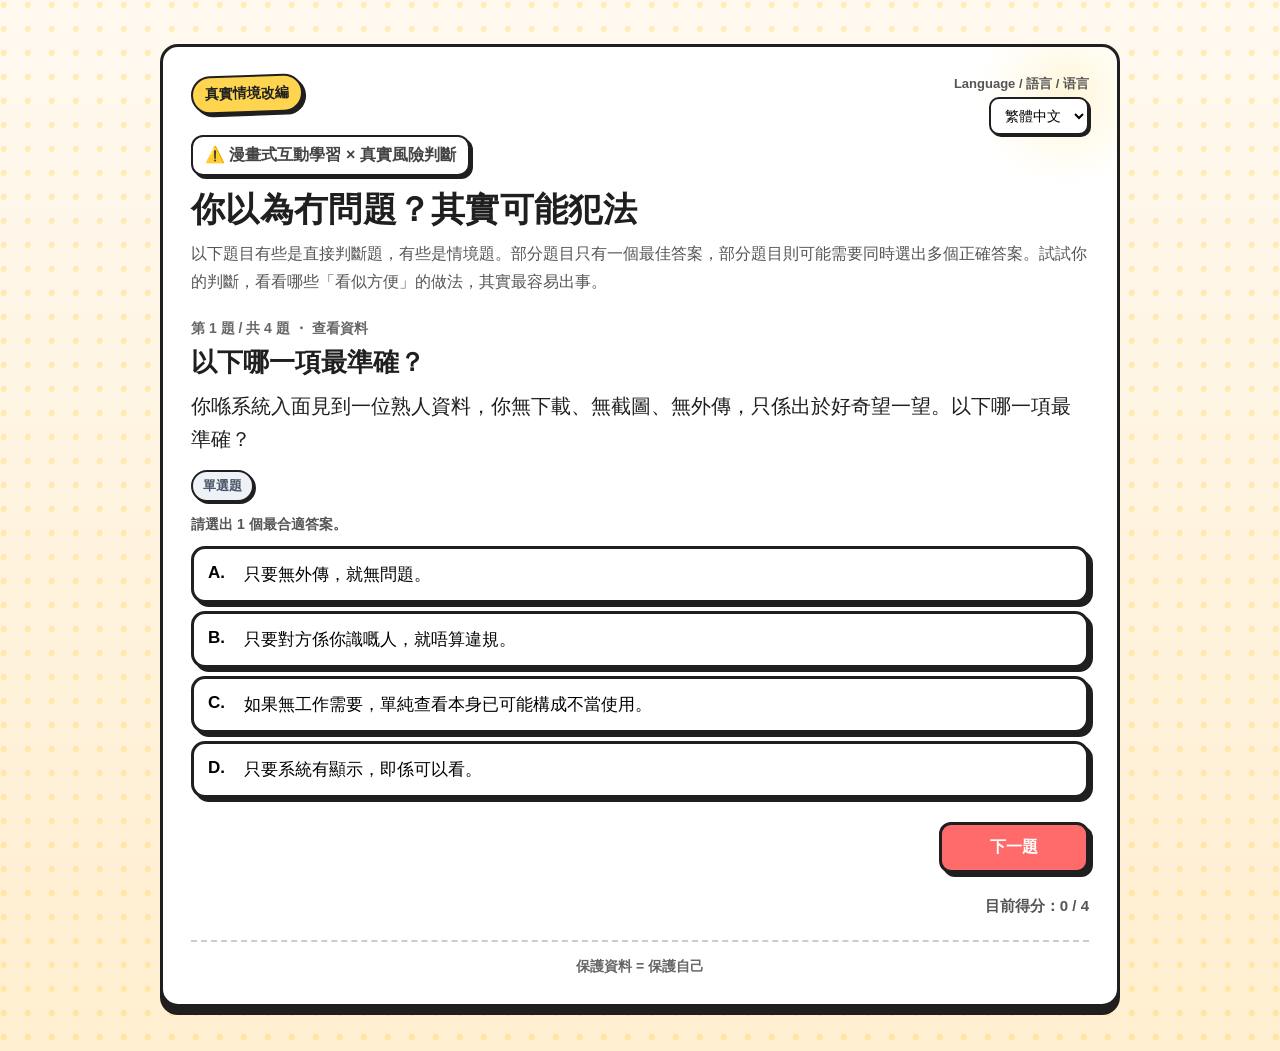
==== index.html @ 6fc901a0 "Update index.html fix: too many flash" ====
<!DOCTYPE html>
<html lang="zh-HK">
<head>
  <meta charset="UTF-8">
  <meta name="viewport" content="width=device-width, initial-scale=1.0">
  <title>Quiz</title>
  <style>
    :root {
      --ink: #1f1f1f;
      --bg1: #fff9f0;
      --bg2: #ffeecf;
      --card: #ffffff;
      --yellow: #ffd54f;
      --red: #ff6b6b;
      --blue: #5da9ff;
      --green: #60d394;
      --purple: #9a7cff;
      --grey: #eef2f7;
      --shadow: 0 8px 0 #1f1f1f;
      --radius: 18px;
    }

    * {
      box-sizing: border-box;
    }

    body {
      font-family: Arial, sans-serif;
      background:
        radial-gradient(circle at 15% 20%, rgba(255, 213, 79, 0.35) 0, rgba(255, 213, 79, 0.35) 3px, transparent 3px) 0 0 / 24px 24px,
        linear-gradient(180deg, var(--bg1), var(--bg2));
      margin: 0;
      padding: 20px;
      color: var(--ink);
    }

    .card {
      background: var(--card);
      padding: 28px;
      border-radius: var(--radius);
      max-width: 960px;
      margin: 24px auto;
      border: 3px solid var(--ink);
      box-shadow: var(--shadow);
      position: relative;
      overflow: hidden;
      transition: 0.2s ease;
    }

    .card::after {
      content: "";
      position: absolute;
      right: -40px;
      top: -40px;
      width: 180px;
      height: 180px;
      background: radial-gradient(circle, rgba(255, 213, 79, 0.22) 0%, rgba(255, 213, 79, 0.07) 45%, rgba(255,255,255,0) 70%);
      pointer-events: none;
    }

    .topbar {
      display: flex;
      justify-content: space-between;
      align-items: flex-start;
      gap: 12px;
      flex-wrap: wrap;
    }

    .badge {
      display: inline-block;
      background: var(--yellow);
      color: var(--ink);
      font-size: 14px;
      padding: 8px 12px;
      border-radius: 999px;
      margin-bottom: 12px;
      font-weight: bold;
      border: 2px solid var(--ink);
      box-shadow: 3px 3px 0 var(--ink);
      transform: rotate(-2deg);
    }

    .lang-box {
      text-align: right;
      position: relative;
      z-index: 2;
    }

    .lang-label {
      font-size: 13px;
      color: #555;
      margin-bottom: 4px;
      font-weight: bold;
    }

    select {
      padding: 8px 10px;
      border-radius: 10px;
      border: 2px solid var(--ink);
      font-size: 14px;
      background: white;
      box-shadow: 2px 2px 0 var(--ink);
    }

    .hero-subtitle {
      display: inline-block;
      background: #fff;
      border: 2px solid var(--ink);
      border-radius: 12px;
      padding: 8px 12px;
      box-shadow: 3px 3px 0 var(--ink);
      margin-bottom: 14px;
      font-weight: bold;
      color: #444;
    }

    h1 {
      margin: 0 0 12px 0;
      font-size: 34px;
      line-height: 1.12;
      letter-spacing: 0.3px;
      position: relative;
      z-index: 2;
    }

    .intro {
      font-size: 16px;
      line-height: 1.75;
      color: #555;
      margin-bottom: 24px;
      position: relative;
      z-index: 2;
    }

    .meta {
      font-size: 14px;
      color: #666;
      margin-bottom: 8px;
      font-weight: bold;
    }

    .question-title {
      font-size: 26px;
      margin: 0 0 10px 0;
      line-height: 1.3;
    }

    .scenario {
      font-size: 20px;
      line-height: 1.65;
      margin-bottom: 14px;
    }

    .story-card {
      display: none;
      background: #f9fbff;
      border: 3px solid var(--ink);
      border-radius: 16px;
      padding: 18px;
      margin-bottom: 18px;
      box-shadow: 5px 5px 0 var(--ink);
      position: relative;
    }

    .story-label {
      display: inline-block;
      font-size: 13px;
      padding: 5px 10px;
      border-radius: 999px;
      background: var(--blue);
      color: #fff;
      margin-bottom: 10px;
      font-weight: bold;
      border: 2px solid var(--ink);
      box-shadow: 2px 2px 0 var(--ink);
    }

    .story-title {
      font-size: 22px;
      font-weight: bold;
      margin-bottom: 14px;
    }

    .dialogue-wrap {
      display: flex;
      align-items: flex-start;
      gap: 10px;
      margin-bottom: 12px;
      opacity: 0;
      animation: bubbleIn 0.35s ease forwards;
    }

    .dialogue-wrap.right {
      flex-direction: row-reverse;
    }

    .avatar {
      width: 44px;
      height: 44px;
      min-width: 44px;
      border-radius: 50%;
      border: 3px solid var(--ink);
      background: #fff;
      display: flex;
      align-items: center;
      justify-content: center;
      font-size: 24px;
      box-shadow: 3px 3px 0 var(--ink);
    }

    .bubble {
      max-width: calc(100% - 60px);
      background: #fff;
      border: 3px solid var(--ink);
      border-radius: 16px;
      padding: 10px 12px;
      box-shadow: 3px 3px 0 var(--ink);
      position: relative;
    }

    .dialogue-wrap.left .bubble::before {
      content: "";
      position: absolute;
      left: -10px;
      top: 14px;
      width: 14px;
      height: 14px;
      background: #fff;
      border-left: 3px solid var(--ink);
      border-bottom: 3px solid var(--ink);
      transform: rotate(45deg);
    }

    .dialogue-wrap.right .bubble::before {
      content: "";
      position: absolute;
      right: -10px;
      top: 14px;
      width: 14px;
      height: 14px;
      background: #fff;
      border-right: 3px solid var(--ink);
      border-top: 3px solid var(--ink);
      transform: rotate(45deg);
    }

    .speaker {
      font-size: 13px;
      font-weight: bold;
      margin-bottom: 6px;
      color: #4b5563;
    }

    .bubble-text {
      line-height: 1.75;
      color: #333;
    }

    .question-type {
      display: inline-block;
      font-size: 13px;
      padding: 5px 10px;
      border-radius: 999px;
      background: var(--grey);
      color: #4a5568;
      margin-bottom: 14px;
      border: 2px solid var(--ink);
      box-shadow: 2px 2px 0 var(--ink);
      font-weight: bold;
    }

    .question-hint {
      font-size: 14px;
      color: #555;
      margin-bottom: 12px;
      font-weight: bold;
    }

    .content-anim {
      animation: slideFadeIn 0.35s ease;
    }

    .option-btn {
      width: 100%;
      padding: 14px;
      margin: 8px 0;
      border-radius: 14px;
      border: 3px solid var(--ink);
      background: #fff;
      cursor: pointer;
      font-size: 17px;
      transition: transform 0.18s ease, box-shadow 0.18s ease, background 0.18s ease;
      text-align: left;
      display: flex;
      align-items: flex-start;
      gap: 10px;
      box-shadow: 4px 4px 0 var(--ink);
    }

    .option-btn:hover {
      transform: translate(-1px, -1px);
      box-shadow: 5px 5px 0 var(--ink);
      background: #fffdf8;
    }

    .option-btn:disabled {
      cursor: default;
      opacity: 0.98;
    }

    .option-letter {
      font-weight: bold;
      min-width: 26px;
    }

    .option-selected {
      border-color: #005fcc;
      background: #edf5ff;
      animation: selectedPulse 0.22s ease;
    }

    .option-correct {
      border-color: #0b7a2c;
      background: #dff7e6;
    }

    .option-wrong {
      border-color: #b42318;
      background: #ffe3e0;
    }

    .answer-action {
      margin-top: 14px;
      margin-bottom: 8px;
    }

    .action-btn {
      padding: 12px 18px;
      border-radius: 12px;
      border: 3px solid var(--ink);
      cursor: pointer;
      font-size: 15px;
      background: var(--blue);
      color: white;
      box-shadow: 4px 4px 0 var(--ink);
      font-weight: bold;
      transition: transform 0.18s ease;
    }

    .action-btn:hover {
      transform: translate(-1px, -1px);
    }

    .action-btn:disabled {
      background: #9bbfe3;
      cursor: not-allowed;
    }

    .result {
      margin-top: 22px;
      padding: 16px;
      border-radius: 14px;
      line-height: 1.85;
      font-size: 16px;
      display: none;
      border: 3px solid var(--ink);
      box-shadow: 4px 4px 0 var(--ink);
    }

    .correct {
      background: #dff7e6;
      color: #135626;
      display: block;
    }

    .wrong {
      background: #ffe3e0;
      color: #7a1e18;
      display: block;
    }

    .info {
      background: #eef6ff;
      color: #163b63;
      display: block;
    }

    .result-pop {
      animation: popIn 0.30s ease;
    }

    .result-shake {
      animation: shakeX 0.32s ease;
    }

    .final-enter {
      animation: finalEnter 0.45s ease;
    }

    .reminder {
      margin-top: 8px;
      font-weight: bold;
    }

    /* 強化版榮耀 Badge */
    .level-badge {
      display: inline-flex;
      align-items: center;
      gap: 10px;
      margin-top: 10px;
      margin-bottom: 16px;
      padding: 14px 20px;
      font-weight: 900;
      font-size: 20px;
      line-height: 1.2;
      border-radius: 999px;
      border: 4px solid var(--ink);
      background:
        linear-gradient(135deg, #fffef8 0%, #ffe7a8 35%, #ffd54f 100%);
      color: var(--ink);
      box-shadow:
        0 0 0 4px #fff,
        0 0 0 8px var(--ink),
        0 10px 0 var(--ink),
        0 0 24px rgba(255, 213, 79, 0.35);
      text-shadow: 1px 1px 0 rgba(255,255,255,0.7);
      animation: badgeRise 0.45s ease;
    }

    .level-badge .level-icon {
      font-size: 26px;
      line-height: 1;
    }

    .level-badge .level-text {
      display: inline-block;
    }

    .share-box {
      margin-top: 18px;
      background: #fff;
      border: 3px dashed var(--ink);
      border-radius: 14px;
      padding: 14px;
    }

    .share-title {
      font-weight: bold;
      margin-bottom: 8px;
      font-size: 16px;
    }

    .share-text {
      color: #444;
      line-height: 1.7;
      margin-bottom: 10px;
    }

    .share-actions {
      display: flex;
      flex-wrap: wrap;
      gap: 10px;
      margin-top: 10px;
    }

    .share-btn {
      padding: 10px 14px;
      border-radius: 12px;
      border: 3px solid var(--ink);
      background: #fff;
      cursor: pointer;
      font-weight: bold;
      box-shadow: 3px 3px 0 var(--ink);
      transition: transform 0.18s ease;
    }

    .share-btn:hover {
      transform: translate(-1px, -1px);
    }

    .copy-msg {
      margin-top: 10px;
      font-size: 14px;
      font-weight: bold;
      color: #00703c;
      display: none;
    }

    .copy-msg.show {
      display: block;
      animation: fadePop 0.3s ease;
    }

    .controls {
      display: flex;
      justify-content: flex-end;
      gap: 10px;
      margin-top: 24px;
      flex-wrap: wrap;
    }

    .nav-btn {
      min-width: 150px;
      padding: 12px;
      border-radius: 12px;
      border: 3px solid var(--ink);
      cursor: pointer;
      font-size: 16px;
      font-weight: bold;
      box-shadow: 4px 4px 0 var(--ink);
      transition: transform 0.18s ease;
    }

    .nav-btn.primary {
      background: var(--red);
      color: white;
    }

    .nav-btn.primary:hover {
      transform: translate(-1px, -1px);
    }

    .nav-btn.cta-glow {
      animation: ctaPulse 1.2s infinite;
    }

    .summary {
      margin-top: 24px;
      font-size: 15px;
      color: #555;
      text-align: right;
      font-weight: bold;
    }

    .footer-note {
      margin-top: 24px;
      font-size: 14px;
      color: #666;
      text-align: center;
      border-top: 2px dashed #ccc;
      padding-top: 16px;
      font-weight: bold;
    }

    /* 完成頁模式 */
    .card.final-mode .topbar,
    .card.final-mode .hero-subtitle,
    .card.final-mode .intro,
    .card.final-mode .meta,
    .card.final-mode .story-card,
    .card.final-mode .question-type,
    .card.final-mode .question-hint,
    .card.final-mode #answers,
    .card.final-mode #answerAction,
    .card.final-mode #result,
    .card.final-mode .summary {
      display: none !important;
    }

    .card.final-mode #question {
      display: none !important;
    }

    .card.final-mode .question-title {
      margin-top: 4px;
      margin-bottom: 12px;
      font-size: 28px;
      animation: slideFadeIn 0.28s ease;
    }

    .card.final-mode #finalResult {
      display: block !important;
      margin-top: 8px;
      max-width: 780px;
      margin-left: auto;
      margin-right: auto;
    }

    .card.final-mode .controls {
      justify-content: center;
      margin-top: 18px;
    }

    .card.final-mode .nav-btn {
      min-width: 180px;
    }

    @keyframes slideFadeIn {
      from {
        opacity: 0;
        transform: translateX(14px);
      }
      to {
        opacity: 1;
        transform: translateX(0);
      }
    }

    @keyframes popIn {
      0% {
        transform: scale(0.96);
        opacity: 0.7;
      }
      70% {
        transform: scale(1.03);
        opacity: 1;
      }
      100% {
        transform: scale(1);
      }
    }

    @keyframes shakeX {
      0%, 100% { transform: translateX(0); }
      20% { transform: translateX(-4px); }
      40% { transform: translateX(4px); }
      60% { transform: translateX(-3px); }
      80% { transform: translateX(3px); }
    }

    @keyframes finalEnter {
      from {
        opacity: 0;
        transform: translateY(18px);
      }
      to {
        opacity: 1;
        transform: translateY(0);
      }
    }

    @keyframes fadePop {
      from {
        opacity: 0;
        transform: translateY(6px);
      }
      to {
        opacity: 1;
        transform: translateY(0);
      }
    }

    @keyframes bubbleIn {
      from {
        opacity: 0;
        transform: translateY(10px) scale(0.98);
      }
      to {
        opacity: 1;
        transform: translateY(0) scale(1);
      }
    }

    @keyframes selectedPulse {
      0% { transform: scale(0.98); }
      70% { transform: scale(1.01); }
      100% { transform: scale(1); }
    }

    @keyframes ctaPulse {
      0% { transform: scale(1); }
      50% { transform: scale(1.03); }
      100% { transform: scale(1); }
    }

    @keyframes badgeRise {
      0% {
        opacity: 0;
        transform: scale(0.92) translateY(8px);
      }
      70% {
        opacity: 1;
        transform: scale(1.04) translateY(0);
      }
      100% {
        transform: scale(1) translateY(0);
      }
    }

    @media (max-width: 640px) {
      h1 {
        font-size: 28px;
      }

      .question-title {
        font-size: 22px;
      }

      .scenario {
        font-size: 18px;
      }

      .option-btn {
        font-size: 16px;
      }

      .lang-box {
        text-align: left;
      }

      .story-title {
        font-size: 20px;
      }

      .bubble {
        max-width: calc(100% - 54px);
      }

      .controls {
        justify-content: stretch;
      }

      .nav-btn {
        width: 100%;
      }

      .card.final-mode .nav-btn {
        width: 100%;
        min-width: 0;
      }

      .level-badge {
        font-size: 17px;
        padding: 12px 16px;
      }

      .level-badge .level-icon {
        font-size: 22px;
      }
    }
  </style>
</head>
<body>
  <div class="card" id="quizCard">
    <div class="topbar">
      <div>
        <div class="badge" id="badge"></div>
      </div>

      <div class="lang-box">
        <div class="lang-label" id="langLabel">Language / 語言 / 语言</div>
        <select id="langSelect">
          <option value="zh-HK">繁體中文</option>
          <option value="zh-CN">简体中文</option>
          <option value="en">English</option>
        </select>
      </div>
    </div>

    <div class="hero-subtitle" id="heroSubtitle"></div>
    <h1 id="siteTitle"></h1>
    <div class="intro" id="intro"></div>

    <div id="questionArea">
      <div class="meta" id="meta"></div>
      <h2 class="question-title" id="title"></h2>

      <div id="storyCard" class="story-card">
        <div class="story-label" id="storyLabel"></div>
        <div class="story-title" id="storyTitle"></div>
        <div id="storyContent"></div>
      </div>

      <div class="scenario" id="question"></div>
      <div class="question-type" id="questionType"></div>
      <div class="question-hint" id="questionHint"></div>

      <div id="answers"></div>

      <div class="answer-action" id="answerAction" style="display:none;">
        <button id="checkBtn" class="action-btn"></button>
      </div>

      <div id="result" class="result"></div>
    </div>

    <div class="controls">
      <button class="nav-btn primary" id="nextBtn"></button>
    </div>

    <div class="summary" id="summary"></div>
    <div id="finalResult" class="result"></div>

    <div class="footer-note" id="footer"></div>
  </div>

  <script>
    let quizData = null;
    let currentLang = "zh-HK";
    let current = 0;
    let answersState = {};
    let showingFinal = false;

    function getUIText(key) {
      return quizData.ui[currentLang][key];
    }

    function updateLanguageInUrl(lang) {
      const url = new URL(window.location);
      url.searchParams.set("lang", lang);
      window.history.replaceState({}, "", url);
    }

    function getQuestionState(questionId) {
      if (!answersState[questionId]) {
        answersState[questionId] = {
          selected: [],
          submitted: false
        };
      }
      return answersState[questionId];
    }

    function getCorrectIndexes(question) {
      const indexes = [];
      question.options.forEach((opt, i) => {
        if (opt.correct) indexes.push(i);
      });
      return indexes;
    }

    function arraysEqual(a, b) {
      if (a.length !== b.length) return false;
      const sortedA = [...a].sort((x, y) => x - y);
      const sortedB = [...b].sort((x, y) => x - y);
      return sortedA.every((v, i) => v === sortedB[i]);
    }

    function isAnswerCorrect(question, selectedIndexes) {
      const correctIndexes = getCorrectIndexes(question);
      return arraysEqual(selectedIndexes, correctIndexes);
    }

    function getScore() {
      if (!quizData) return 0;
      let score = 0;
      quizData.questions.forEach(q => {
        const state = answersState[q.id];
        if (state && state.submitted && isAnswerCorrect(q, state.selected)) {
          score++;
        }
      });
      return score;
    }

    function getAnsweredCount() {
      return Object.values(answersState).filter(s => s && s.submitted).length;
    }

    function allAnswered() {
      return quizData && getAnsweredCount() === quizData.questions.length;
    }

    function applyLanguageUI() {
      const ui = quizData.ui[currentLang];
      document.title = ui.siteTitle;
      document.documentElement.lang = currentLang;

      document.getElementById("badge").innerText = ui.badge;
      document.getElementById("siteTitle").innerText = ui.siteTitle;
      document.getElementById("heroSubtitle").innerText = ui.heroSubtitle;
      document.getElementById("intro").innerText = ui.intro;
      document.getElementById("nextBtn").innerText = ui.next;
      document.getElementById("footer").innerText = ui.footer;
      document.getElementById("langSelect").value = currentLang;
      document.getElementById("langLabel").innerText = ui.langLabel || "Language / 語言 / 语言";
      document.getElementById("checkBtn").innerText = ui.checkAnswer;
    }

    function updateSummary() {
      const score = getScore();
      document.getElementById("summary").innerHTML = `${getUIText("scoreLabel")}：${score} / ${quizData.questions.length}`;
    }

    function hideResult() {
      const box = document.getElementById("result");
      box.className = "result";
      box.innerHTML = "";
      box.style.display = "none";
    }

    function triggerAnimation(el, className) {
      if (!el) return;
      el.classList.remove(className);
      void el.offsetWidth;
      el.classList.add(className);
    }

    function showResult(question, selectedIndexes) {
      const resultBox = document.getElementById("result");
      const correct = isAnswerCorrect(question, selectedIndexes);

      resultBox.classList.remove("result-pop", "result-shake");

      if (correct) {
        resultBox.className = "result correct";
        resultBox.innerHTML = `
          ${getUIText("correctLabel")}<br>
          ${question.explanation[currentLang]}
          <div class="reminder">${getUIText("reminderLabel")}：${question.reminder[currentLang]}</div>
        `;
        resultBox.style.display = "block";
        triggerAnimation(resultBox, "result-pop");
      } else {
        resultBox.className = "result wrong";
        resultBox.innerHTML = `
          ${getUIText("wrongLabel")}<br>
          ${question.explanation[currentLang]}
          <div class="reminder">${getUIText("reminderLabel")}：${question.reminder[currentLang]}</div>
        `;
        resultBox.style.display = "block";
        triggerAnimation(resultBox, "result-shake");
      }
    }

    function getLevelKey() {
      const total = quizData.questions.length;
      const score = getScore();
      const ratio = score / total;
      if (score === total) return "perfect";
      if (ratio >= 0.7) return "pass70";
      return "below70";
    }

    function getEncouragementMessage() {
      return quizData.messages[getLevelKey()][currentLang];
    }

    function buildLevelBadge(levelKey) {
      const levelText = getUIText("levels")[levelKey] || "";
      const parts = levelText.trim().split(" ");
      const icon = parts[0] || "🏅";
      const text = parts.slice(1).join(" ") || levelText;

      return `
        <div class="level-badge">
          <span class="level-icon">${icon}</span>
          <span class="level-text">${getUIText("levelLabel")}：${text}</span>
        </div>
      `;
    }

    function refreshOptionSelectionUI(question, state) {
      const buttons = document.querySelectorAll("#answers .option-btn");
    
      buttons.forEach((btn, i) => {
        btn.classList.remove("option-selected");
    
        if (state.selected.includes(i)) {
          btn.classList.add("option-selected");
        }
      });
    
      if (question.type === "multiple" && !state.submitted) {
        document.getElementById("answerAction").style.display = "block";
        document.getElementById("checkBtn").disabled = state.selected.length === 0;
      }
    }
    
    function renderShareSection() {
      return `
        <div class="share-box">
          <div class="share-title">${getUIText("shareTitle")}</div>
          <div class="share-text">${getUIText("shareText")}</div>
          <div class="share-actions">
            <button class="share-btn" onclick="copyQuizLink()">${getUIText("copyLink")}</button>
          </div>
          <div class="copy-msg" id="copyMsg">${getUIText("copied")}</div>
        </div>
      `;
    }

    function showFinalResult() {
      const box = document.getElementById("finalResult");
      if (!box) return;

      document.getElementById("quizCard").classList.add("final-mode");
      window.scrollTo({ top: 0, behavior: "smooth" });

      showingFinal = true;

      document.getElementById("meta").innerHTML = "";
      document.getElementById("title").innerHTML = getUIText("resultTitle");
      document.getElementById("question").innerHTML = "";
      document.getElementById("questionType").innerHTML = "";
      document.getElementById("questionHint").innerHTML = "";
      document.getElementById("answers").innerHTML = "";
      document.getElementById("answerAction").style.display = "none";
      document.getElementById("storyCard").style.display = "none";
      hideResult();

      const total = quizData.questions.length;
      const score = getScore();
      const scorePercent = Math.round((score / total) * 100);
      const levelKey = getLevelKey();

      box.className = "result info";
      box.innerHTML = `
        <strong>${getUIText("resultTitle")}</strong><br>
        ${getUIText("scoreLabel")}：${score} / ${total} (${scorePercent}%)<br>
        ${buildLevelBadge(levelKey)}
        <div>${getEncouragementMessage()}</div>
        ${renderShareSection()}
      `;
      box.style.display = "block";
      triggerAnimation(box, "final-enter");

      document.getElementById("nextBtn").innerText = getUIText("restart");
      document.getElementById("nextBtn").classList.remove("cta-glow");
      updateSummary();
    }

    function hideFinalResult() {
      const box = document.getElementById("finalResult");
      if (!box) return;

      box.className = "result";
      box.innerHTML = "";
      box.style.display = "none";
      showingFinal = false;
    }

    function copyQuizLink() {
      const url = window.location.origin + window.location.pathname + "?lang=" + currentLang;
      navigator.clipboard.writeText(url).then(() => {
        const msg = document.getElementById("copyMsg");
        if (msg) {
          msg.classList.remove("show");
          void msg.offsetWidth;
          msg.classList.add("show");
          setTimeout(() => {
            msg.classList.remove("show");
          }, 2500);
        }
      }).catch(() => {
        alert(url);
      });
    }

    function getOptionLetter(index) {
      return ["A", "B", "C", "D", "E", "F"][index] || `${index + 1}`;
    }

    function renderPresentation(question) {
      const storyCard = document.getElementById("storyCard");
      const questionBox = document.getElementById("question");

      if (question.presentation === "scenario" && question.story && question.story[currentLang]) {
        const story = question.story[currentLang];

        document.getElementById("storyLabel").innerText =
          story.label || getUIText("scenarioLabelDefault");
        document.getElementById("storyTitle").innerText = story.title || "";

        const storyContentBox = document.getElementById("storyContent");
        storyContentBox.innerHTML = "";

        if (Array.isArray(story.dialogues)) {
          story.dialogues.forEach((item, idx) => {
            const wrap = document.createElement("div");
            wrap.className = `dialogue-wrap ${item.side === "right" ? "right" : "left"}`;
            wrap.style.animationDelay = `${idx * 0.08}s`;

            const avatar = document.createElement("div");
            avatar.className = "avatar";
            avatar.textContent = item.avatar || "🙂";

            const bubble = document.createElement("div");
            bubble.className = "bubble";

            const speaker = document.createElement("div");
            speaker.className = "speaker";
            speaker.textContent = item.speaker || "";

            const text = document.createElement("div");
            text.className = "bubble-text";
            text.textContent = item.text || "";

            bubble.appendChild(speaker);
            bubble.appendChild(text);

            wrap.appendChild(avatar);
            wrap.appendChild(bubble);

            storyContentBox.appendChild(wrap);
          });
        } else if (Array.isArray(story.content)) {
          story.content.forEach(line => {
            const div = document.createElement("div");
            div.className = "bubble-text";
            div.textContent = line;
            storyContentBox.appendChild(div);
          });
        }

        storyCard.style.display = "block";
        questionBox.innerHTML = question.question[currentLang];
      } else {
        storyCard.style.display = "none";
        questionBox.innerHTML = question.scenario[currentLang];
      }
    }

    function animateQuestionArea() {
      const area = document.getElementById("questionArea");
      if (!area) return;
      area.classList.remove("content-anim");
      void area.offsetWidth;
      area.classList.add("content-anim");
    }

    function renderQuestion() {
      const question = quizData.questions[current];
      if (!question) return;

      document.getElementById("quizCard").classList.remove("final-mode");
      hideFinalResult();
      applyLanguageUI();

      const state = getQuestionState(question.id);
      const alreadySubmitted = state.submitted;

      const questionLabel = getUIText("questionLabel")
        .replace("{current}", current + 1)
        .replace("{total}", quizData.questions.length);

      document.getElementById("meta").innerHTML = `${questionLabel} ・ ${question.category[currentLang]}`;
      document.getElementById("title").innerHTML = question.title[currentLang];

      renderPresentation(question);

      document.getElementById("questionType").innerHTML =
        question.type === "multiple"
          ? getUIText("multipleLabel")
          : getUIText("singleLabel");

      document.getElementById("questionHint").innerHTML =
        question.type === "multiple"
          ? getUIText("multipleHint")
          : getUIText("singleHint");

      let html = "";
      const correctIndexes = getCorrectIndexes(question);

      question.options.forEach((opt, i) => {
        let classes = ["option-btn"];

        if (state.selected.includes(i)) {
          classes.push("option-selected");
        }

        if (alreadySubmitted) {
          if (correctIndexes.includes(i)) {
            classes.push("option-correct");
          } else if (state.selected.includes(i) && !correctIndexes.includes(i)) {
            classes.push("option-wrong");
          }
        }

        html += `
          <button class="${classes.join(" ")}" onclick="selectOption(${i})" ${alreadySubmitted ? "disabled" : ""}>
            <span class="option-letter">${getOptionLetter(i)}.</span>
            <span>${opt.text[currentLang]}</span>
          </button>
        `;
      });

      document.getElementById("answers").innerHTML = html;

      if (question.type === "multiple" && !alreadySubmitted) {
        document.getElementById("answerAction").style.display = "block";
        document.getElementById("checkBtn").disabled = state.selected.length === 0;
      } else {
        document.getElementById("answerAction").style.display = "none";
      }

      if (alreadySubmitted) {
        showResult(question, state.selected);
      } else {
        hideResult();
      }

      updateSummary();

      const nextBtn = document.getElementById("nextBtn");
      nextBtn.classList.remove("cta-glow");

      if (allAnswered() && current === quizData.questions.length - 1 && alreadySubmitted) {
        nextBtn.innerText = getUIText("finish");
        nextBtn.classList.add("cta-glow");
      } else {
        nextBtn.innerText = getUIText("next");
      }

      animateQuestionArea();
    }

    function selectOption(index) {
      const question = quizData.questions[current];
      const state = getQuestionState(question.id);
    
      if (state.submitted) return;
    
      // 單選：按下即提交，所以保留完整 render
      if (question.type === "single") {
        state.selected = [index];
        state.submitted = true;
        renderQuestion();
        return;
      }
    
      // 多選：只更新選中狀態，不重畫整題
      if (question.type === "multiple") {
        if (state.selected.includes(index)) {
          state.selected = state.selected.filter(i => i !== index);
        } else {
          state.selected.push(index);
        }
    
        refreshOptionSelectionUI(question, state);
      }
    }


    function submitMultipleAnswer() {
      const question = quizData.questions[current];
      const state = getQuestionState(question.id);

      if (question.type !== "multiple") return;
      if (state.selected.length === 0) {
        alert(getUIText("selectAtLeastOne"));
        return;
      }

      state.submitted = true;
      renderQuestion();
    }

    function restartQuiz() {
      answersState = {};
      current = 0;
      showingFinal = false;
      document.getElementById("quizCard").classList.remove("final-mode");
      document.getElementById("nextBtn").classList.remove("cta-glow");
      renderQuestion();
    }

    function nextQuestion() {
      if (!quizData) return;

      if (showingFinal) {
        restartQuiz();
        return;
      }

      const question = quizData.questions[current];
      const state = getQuestionState(question.id);

      if (!state.submitted) {
        alert(getUIText("answerBeforeNext"));
        return;
      }

      if (current === quizData.questions.length - 1) {
        showFinalResult();
        return;
      }

      current++;
      renderQuestion();
    }

    async function loadQuestions() {
      try {
        const response = await fetch("questions.json");
        if (!response.ok) {
          throw new Error(`HTTP ${response.status}`);
        }

        quizData = await response.json();

        const urlLang = new URLSearchParams(window.location.search).get("lang");
        const supported = ["zh-HK", "zh-CN", "en"];
        if (supported.includes(urlLang)) {
          currentLang = urlLang;
        }

        renderQuestion();
      } catch (error) {
        document.body.innerHTML = `
          <div class="card">
            <div class="result wrong" style="display:block;">
              ❌ Failed to load quiz<br><br>
              <small>${error.message}</small>
            </div>
          </div>`;
        console.error(error);
      }
    }

    document.getElementById("langSelect").addEventListener("change", function () {
      currentLang = this.value;
      updateLanguageInUrl(currentLang);

      if (showingFinal) {
        applyLanguageUI();
        showFinalResult();
      } else {
        renderQuestion();
      }
    });

    document.getElementById("checkBtn").addEventListener("click", submitMultipleAnswer);
    document.getElementById("nextBtn").addEventListener("click", nextQuestion);

    loadQuestions();
  </script>
</body>
</html>
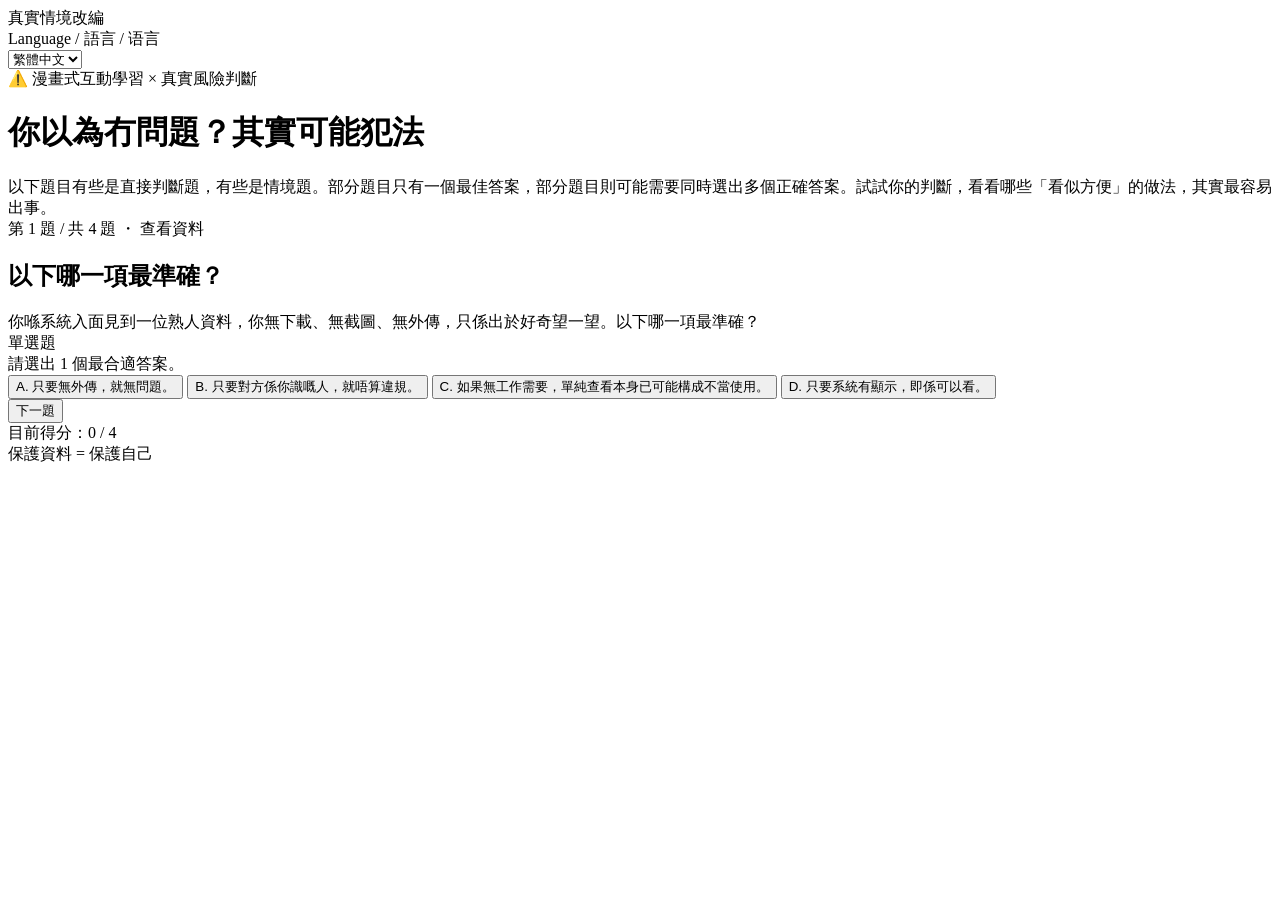
==== commit 85101afe: "Update index.html Breakdown to 3 files" ====
--- a/index.html
+++ b/index.html
@@ -4,731 +4,7 @@
   <meta charset="UTF-8">
   <meta name="viewport" content="width=device-width, initial-scale=1.0">
   <title>Quiz</title>
-  <style>
-    :root {
-      --ink: #1f1f1f;
-      --bg1: #fff9f0;
-      --bg2: #ffeecf;
-      --card: #ffffff;
-      --yellow: #ffd54f;
-      --red: #ff6b6b;
-      --blue: #5da9ff;
-      --green: #60d394;
-      --purple: #9a7cff;
-      --grey: #eef2f7;
-      --shadow: 0 8px 0 #1f1f1f;
-      --radius: 18px;
-    }
-
-    * {
-      box-sizing: border-box;
-    }
-
-    body {
-      font-family: Arial, sans-serif;
-      background:
-        radial-gradient(circle at 15% 20%, rgba(255, 213, 79, 0.35) 0, rgba(255, 213, 79, 0.35) 3px, transparent 3px) 0 0 / 24px 24px,
-        linear-gradient(180deg, var(--bg1), var(--bg2));
-      margin: 0;
-      padding: 20px;
-      color: var(--ink);
-    }
-
-    .card {
-      background: var(--card);
-      padding: 28px;
-      border-radius: var(--radius);
-      max-width: 960px;
-      margin: 24px auto;
-      border: 3px solid var(--ink);
-      box-shadow: var(--shadow);
-      position: relative;
-      overflow: hidden;
-      transition: 0.2s ease;
-    }
-
-    .card::after {
-      content: "";
-      position: absolute;
-      right: -40px;
-      top: -40px;
-      width: 180px;
-      height: 180px;
-      background: radial-gradient(circle, rgba(255, 213, 79, 0.22) 0%, rgba(255, 213, 79, 0.07) 45%, rgba(255,255,255,0) 70%);
-      pointer-events: none;
-    }
-
-    .topbar {
-      display: flex;
-      justify-content: space-between;
-      align-items: flex-start;
-      gap: 12px;
-      flex-wrap: wrap;
-    }
-
-    .badge {
-      display: inline-block;
-      background: var(--yellow);
-      color: var(--ink);
-      font-size: 14px;
-      padding: 8px 12px;
-      border-radius: 999px;
-      margin-bottom: 12px;
-      font-weight: bold;
-      border: 2px solid var(--ink);
-      box-shadow: 3px 3px 0 var(--ink);
-      transform: rotate(-2deg);
-    }
-
-    .lang-box {
-      text-align: right;
-      position: relative;
-      z-index: 2;
-    }
-
-    .lang-label {
-      font-size: 13px;
-      color: #555;
-      margin-bottom: 4px;
-      font-weight: bold;
-    }
-
-    select {
-      padding: 8px 10px;
-      border-radius: 10px;
-      border: 2px solid var(--ink);
-      font-size: 14px;
-      background: white;
-      box-shadow: 2px 2px 0 var(--ink);
-    }
-
-    .hero-subtitle {
-      display: inline-block;
-      background: #fff;
-      border: 2px solid var(--ink);
-      border-radius: 12px;
-      padding: 8px 12px;
-      box-shadow: 3px 3px 0 var(--ink);
-      margin-bottom: 14px;
-      font-weight: bold;
-      color: #444;
-    }
-
-    h1 {
-      margin: 0 0 12px 0;
-      font-size: 34px;
-      line-height: 1.12;
-      letter-spacing: 0.3px;
-      position: relative;
-      z-index: 2;
-    }
-
-    .intro {
-      font-size: 16px;
-      line-height: 1.75;
-      color: #555;
-      margin-bottom: 24px;
-      position: relative;
-      z-index: 2;
-    }
-
-    .meta {
-      font-size: 14px;
-      color: #666;
-      margin-bottom: 8px;
-      font-weight: bold;
-    }
-
-    .question-title {
-      font-size: 26px;
-      margin: 0 0 10px 0;
-      line-height: 1.3;
-    }
-
-    .scenario {
-      font-size: 20px;
-      line-height: 1.65;
-      margin-bottom: 14px;
-    }
-
-    .story-card {
-      display: none;
-      background: #f9fbff;
-      border: 3px solid var(--ink);
-      border-radius: 16px;
-      padding: 18px;
-      margin-bottom: 18px;
-      box-shadow: 5px 5px 0 var(--ink);
-      position: relative;
-    }
-
-    .story-label {
-      display: inline-block;
-      font-size: 13px;
-      padding: 5px 10px;
-      border-radius: 999px;
-      background: var(--blue);
-      color: #fff;
-      margin-bottom: 10px;
-      font-weight: bold;
-      border: 2px solid var(--ink);
-      box-shadow: 2px 2px 0 var(--ink);
-    }
-
-    .story-title {
-      font-size: 22px;
-      font-weight: bold;
-      margin-bottom: 14px;
-    }
-
-    .dialogue-wrap {
-      display: flex;
-      align-items: flex-start;
-      gap: 10px;
-      margin-bottom: 12px;
-      opacity: 0;
-      animation: bubbleIn 0.35s ease forwards;
-    }
-
-    .dialogue-wrap.right {
-      flex-direction: row-reverse;
-    }
-
-    .avatar {
-      width: 44px;
-      height: 44px;
-      min-width: 44px;
-      border-radius: 50%;
-      border: 3px solid var(--ink);
-      background: #fff;
-      display: flex;
-      align-items: center;
-      justify-content: center;
-      font-size: 24px;
-      box-shadow: 3px 3px 0 var(--ink);
-    }
-
-    .bubble {
-      max-width: calc(100% - 60px);
-      background: #fff;
-      border: 3px solid var(--ink);
-      border-radius: 16px;
-      padding: 10px 12px;
-      box-shadow: 3px 3px 0 var(--ink);
-      position: relative;
-    }
-
-    .dialogue-wrap.left .bubble::before {
-      content: "";
-      position: absolute;
-      left: -10px;
-      top: 14px;
-      width: 14px;
-      height: 14px;
-      background: #fff;
-      border-left: 3px solid var(--ink);
-      border-bottom: 3px solid var(--ink);
-      transform: rotate(45deg);
-    }
-
-    .dialogue-wrap.right .bubble::before {
-      content: "";
-      position: absolute;
-      right: -10px;
-      top: 14px;
-      width: 14px;
-      height: 14px;
-      background: #fff;
-      border-right: 3px solid var(--ink);
-      border-top: 3px solid var(--ink);
-      transform: rotate(45deg);
-    }
-
-    .speaker {
-      font-size: 13px;
-      font-weight: bold;
-      margin-bottom: 6px;
-      color: #4b5563;
-    }
-
-    .bubble-text {
-      line-height: 1.75;
-      color: #333;
-    }
-
-    .question-type {
-      display: inline-block;
-      font-size: 13px;
-      padding: 5px 10px;
-      border-radius: 999px;
-      background: var(--grey);
-      color: #4a5568;
-      margin-bottom: 14px;
-      border: 2px solid var(--ink);
-      box-shadow: 2px 2px 0 var(--ink);
-      font-weight: bold;
-    }
-
-    .question-hint {
-      font-size: 14px;
-      color: #555;
-      margin-bottom: 12px;
-      font-weight: bold;
-    }
-
-    .content-anim {
-      animation: slideFadeIn 0.35s ease;
-    }
-
-    .option-btn {
-      width: 100%;
-      padding: 14px;
-      margin: 8px 0;
-      border-radius: 14px;
-      border: 3px solid var(--ink);
-      background: #fff;
-      cursor: pointer;
-      font-size: 17px;
-      transition: transform 0.18s ease, box-shadow 0.18s ease, background 0.18s ease;
-      text-align: left;
-      display: flex;
-      align-items: flex-start;
-      gap: 10px;
-      box-shadow: 4px 4px 0 var(--ink);
-    }
-
-    .option-btn:hover {
-      transform: translate(-1px, -1px);
-      box-shadow: 5px 5px 0 var(--ink);
-      background: #fffdf8;
-    }
-
-    .option-btn:disabled {
-      cursor: default;
-      opacity: 0.98;
-    }
-
-    .option-letter {
-      font-weight: bold;
-      min-width: 26px;
-    }
-
-    .option-selected {
-      border-color: #005fcc;
-      background: #edf5ff;
-      animation: selectedPulse 0.22s ease;
-    }
-
-    .option-correct {
-      border-color: #0b7a2c;
-      background: #dff7e6;
-    }
-
-    .option-wrong {
-      border-color: #b42318;
-      background: #ffe3e0;
-    }
-
-    .answer-action {
-      margin-top: 14px;
-      margin-bottom: 8px;
-    }
-
-    .action-btn {
-      padding: 12px 18px;
-      border-radius: 12px;
-      border: 3px solid var(--ink);
-      cursor: pointer;
-      font-size: 15px;
-      background: var(--blue);
-      color: white;
-      box-shadow: 4px 4px 0 var(--ink);
-      font-weight: bold;
-      transition: transform 0.18s ease;
-    }
-
-    .action-btn:hover {
-      transform: translate(-1px, -1px);
-    }
-
-    .action-btn:disabled {
-      background: #9bbfe3;
-      cursor: not-allowed;
-    }
-
-    .result {
-      margin-top: 22px;
-      padding: 16px;
-      border-radius: 14px;
-      line-height: 1.85;
-      font-size: 16px;
-      display: none;
-      border: 3px solid var(--ink);
-      box-shadow: 4px 4px 0 var(--ink);
-    }
-
-    .correct {
-      background: #dff7e6;
-      color: #135626;
-      display: block;
-    }
-
-    .wrong {
-      background: #ffe3e0;
-      color: #7a1e18;
-      display: block;
-    }
-
-    .info {
-      background: #eef6ff;
-      color: #163b63;
-      display: block;
-    }
-
-    .result-pop {
-      animation: popIn 0.30s ease;
-    }
-
-    .result-shake {
-      animation: shakeX 0.32s ease;
-    }
-
-    .final-enter {
-      animation: finalEnter 0.45s ease;
-    }
-
-    .reminder {
-      margin-top: 8px;
-      font-weight: bold;
-    }
-
-    /* 強化版榮耀 Badge */
-    .level-badge {
-      display: inline-flex;
-      align-items: center;
-      gap: 10px;
-      margin-top: 10px;
-      margin-bottom: 16px;
-      padding: 14px 20px;
-      font-weight: 900;
-      font-size: 20px;
-      line-height: 1.2;
-      border-radius: 999px;
-      border: 4px solid var(--ink);
-      background:
-        linear-gradient(135deg, #fffef8 0%, #ffe7a8 35%, #ffd54f 100%);
-      color: var(--ink);
-      box-shadow:
-        0 0 0 4px #fff,
-        0 0 0 8px var(--ink),
-        0 10px 0 var(--ink),
-        0 0 24px rgba(255, 213, 79, 0.35);
-      text-shadow: 1px 1px 0 rgba(255,255,255,0.7);
-      animation: badgeRise 0.45s ease;
-    }
-
-    .level-badge .level-icon {
-      font-size: 26px;
-      line-height: 1;
-    }
-
-    .level-badge .level-text {
-      display: inline-block;
-    }
-
-    .share-box {
-      margin-top: 18px;
-      background: #fff;
-      border: 3px dashed var(--ink);
-      border-radius: 14px;
-      padding: 14px;
-    }
-
-    .share-title {
-      font-weight: bold;
-      margin-bottom: 8px;
-      font-size: 16px;
-    }
-
-    .share-text {
-      color: #444;
-      line-height: 1.7;
-      margin-bottom: 10px;
-    }
-
-    .share-actions {
-      display: flex;
-      flex-wrap: wrap;
-      gap: 10px;
-      margin-top: 10px;
-    }
-
-    .share-btn {
-      padding: 10px 14px;
-      border-radius: 12px;
-      border: 3px solid var(--ink);
-      background: #fff;
-      cursor: pointer;
-      font-weight: bold;
-      box-shadow: 3px 3px 0 var(--ink);
-      transition: transform 0.18s ease;
-    }
-
-    .share-btn:hover {
-      transform: translate(-1px, -1px);
-    }
-
-    .copy-msg {
-      margin-top: 10px;
-      font-size: 14px;
-      font-weight: bold;
-      color: #00703c;
-      display: none;
-    }
-
-    .copy-msg.show {
-      display: block;
-      animation: fadePop 0.3s ease;
-    }
-
-    .controls {
-      display: flex;
-      justify-content: flex-end;
-      gap: 10px;
-      margin-top: 24px;
-      flex-wrap: wrap;
-    }
-
-    .nav-btn {
-      min-width: 150px;
-      padding: 12px;
-      border-radius: 12px;
-      border: 3px solid var(--ink);
-      cursor: pointer;
-      font-size: 16px;
-      font-weight: bold;
-      box-shadow: 4px 4px 0 var(--ink);
-      transition: transform 0.18s ease;
-    }
-
-    .nav-btn.primary {
-      background: var(--red);
-      color: white;
-    }
-
-    .nav-btn.primary:hover {
-      transform: translate(-1px, -1px);
-    }
-
-    .nav-btn.cta-glow {
-      animation: ctaPulse 1.2s infinite;
-    }
-
-    .summary {
-      margin-top: 24px;
-      font-size: 15px;
-      color: #555;
-      text-align: right;
-      font-weight: bold;
-    }
-
-    .footer-note {
-      margin-top: 24px;
-      font-size: 14px;
-      color: #666;
-      text-align: center;
-      border-top: 2px dashed #ccc;
-      padding-top: 16px;
-      font-weight: bold;
-    }
-
-    /* 完成頁模式 */
-    .card.final-mode .topbar,
-    .card.final-mode .hero-subtitle,
-    .card.final-mode .intro,
-    .card.final-mode .meta,
-    .card.final-mode .story-card,
-    .card.final-mode .question-type,
-    .card.final-mode .question-hint,
-    .card.final-mode #answers,
-    .card.final-mode #answerAction,
-    .card.final-mode #result,
-    .card.final-mode .summary {
-      display: none !important;
-    }
-
-    .card.final-mode #question {
-      display: none !important;
-    }
-
-    .card.final-mode .question-title {
-      margin-top: 4px;
-      margin-bottom: 12px;
-      font-size: 28px;
-      animation: slideFadeIn 0.28s ease;
-    }
-
-    .card.final-mode #finalResult {
-      display: block !important;
-      margin-top: 8px;
-      max-width: 780px;
-      margin-left: auto;
-      margin-right: auto;
-    }
-
-    .card.final-mode .controls {
-      justify-content: center;
-      margin-top: 18px;
-    }
-
-    .card.final-mode .nav-btn {
-      min-width: 180px;
-    }
-
-    @keyframes slideFadeIn {
-      from {
-        opacity: 0;
-        transform: translateX(14px);
-      }
-      to {
-        opacity: 1;
-        transform: translateX(0);
-      }
-    }
-
-    @keyframes popIn {
-      0% {
-        transform: scale(0.96);
-        opacity: 0.7;
-      }
-      70% {
-        transform: scale(1.03);
-        opacity: 1;
-      }
-      100% {
-        transform: scale(1);
-      }
-    }
-
-    @keyframes shakeX {
-      0%, 100% { transform: translateX(0); }
-      20% { transform: translateX(-4px); }
-      40% { transform: translateX(4px); }
-      60% { transform: translateX(-3px); }
-      80% { transform: translateX(3px); }
-    }
-
-    @keyframes finalEnter {
-      from {
-        opacity: 0;
-        transform: translateY(18px);
-      }
-      to {
-        opacity: 1;
-        transform: translateY(0);
-      }
-    }
-
-    @keyframes fadePop {
-      from {
-        opacity: 0;
-        transform: translateY(6px);
-      }
-      to {
-        opacity: 1;
-        transform: translateY(0);
-      }
-    }
-
-    @keyframes bubbleIn {
-      from {
-        opacity: 0;
-        transform: translateY(10px) scale(0.98);
-      }
-      to {
-        opacity: 1;
-        transform: translateY(0) scale(1);
-      }
-    }
-
-    @keyframes selectedPulse {
-      0% { transform: scale(0.98); }
-      70% { transform: scale(1.01); }
-      100% { transform: scale(1); }
-    }
-
-    @keyframes ctaPulse {
-      0% { transform: scale(1); }
-      50% { transform: scale(1.03); }
-      100% { transform: scale(1); }
-    }
-
-    @keyframes badgeRise {
-      0% {
-        opacity: 0;
-        transform: scale(0.92) translateY(8px);
-      }
-      70% {
-        opacity: 1;
-        transform: scale(1.04) translateY(0);
-      }
-      100% {
-        transform: scale(1) translateY(0);
-      }
-    }
-
-    @media (max-width: 640px) {
-      h1 {
-        font-size: 28px;
-      }
-
-      .question-title {
-        font-size: 22px;
-      }
-
-      .scenario {
-        font-size: 18px;
-      }
-
-      .option-btn {
-        font-size: 16px;
-      }
-
-      .lang-box {
-        text-align: left;
-      }
-
-      .story-title {
-        font-size: 20px;
-      }
-
-      .bubble {
-        max-width: calc(100% - 54px);
-      }
-
-      .controls {
-        justify-content: stretch;
-      }
-
-      .nav-btn {
-        width: 100%;
-      }
-
-      .card.final-mode .nav-btn {
-        width: 100%;
-        min-width: 0;
-      }
-
-      .level-badge {
-        font-size: 17px;
-        padding: 12px 16px;
-      }
-
-      .level-badge .level-icon {
-        font-size: 22px;
-      }
-    }
-  </style>
+  <link rel="stylesheet" href="style.css">
 </head>
 <body>
   <div class="card" id="quizCard">
@@ -784,536 +60,6 @@
     <div class="footer-note" id="footer"></div>
   </div>
 
-  <script>
-    let quizData = null;
-    let currentLang = "zh-HK";
-    let current = 0;
-    let answersState = {};
-    let showingFinal = false;
-
-    function getUIText(key) {
-      return quizData.ui[currentLang][key];
-    }
-
-    function updateLanguageInUrl(lang) {
-      const url = new URL(window.location);
-      url.searchParams.set("lang", lang);
-      window.history.replaceState({}, "", url);
-    }
-
-    function getQuestionState(questionId) {
-      if (!answersState[questionId]) {
-        answersState[questionId] = {
-          selected: [],
-          submitted: false
-        };
-      }
-      return answersState[questionId];
-    }
-
-    function getCorrectIndexes(question) {
-      const indexes = [];
-      question.options.forEach((opt, i) => {
-        if (opt.correct) indexes.push(i);
-      });
-      return indexes;
-    }
-
-    function arraysEqual(a, b) {
-      if (a.length !== b.length) return false;
-      const sortedA = [...a].sort((x, y) => x - y);
-      const sortedB = [...b].sort((x, y) => x - y);
-      return sortedA.every((v, i) => v === sortedB[i]);
-    }
-
-    function isAnswerCorrect(question, selectedIndexes) {
-      const correctIndexes = getCorrectIndexes(question);
-      return arraysEqual(selectedIndexes, correctIndexes);
-    }
-
-    function getScore() {
-      if (!quizData) return 0;
-      let score = 0;
-      quizData.questions.forEach(q => {
-        const state = answersState[q.id];
-        if (state && state.submitted && isAnswerCorrect(q, state.selected)) {
-          score++;
-        }
-      });
-      return score;
-    }
-
-    function getAnsweredCount() {
-      return Object.values(answersState).filter(s => s && s.submitted).length;
-    }
-
-    function allAnswered() {
-      return quizData && getAnsweredCount() === quizData.questions.length;
-    }
-
-    function applyLanguageUI() {
-      const ui = quizData.ui[currentLang];
-      document.title = ui.siteTitle;
-      document.documentElement.lang = currentLang;
-
-      document.getElementById("badge").innerText = ui.badge;
-      document.getElementById("siteTitle").innerText = ui.siteTitle;
-      document.getElementById("heroSubtitle").innerText = ui.heroSubtitle;
-      document.getElementById("intro").innerText = ui.intro;
-      document.getElementById("nextBtn").innerText = ui.next;
-      document.getElementById("footer").innerText = ui.footer;
-      document.getElementById("langSelect").value = currentLang;
-      document.getElementById("langLabel").innerText = ui.langLabel || "Language / 語言 / 语言";
-      document.getElementById("checkBtn").innerText = ui.checkAnswer;
-    }
-
-    function updateSummary() {
-      const score = getScore();
-      document.getElementById("summary").innerHTML = `${getUIText("scoreLabel")}：${score} / ${quizData.questions.length}`;
-    }
-
-    function hideResult() {
-      const box = document.getElementById("result");
-      box.className = "result";
-      box.innerHTML = "";
-      box.style.display = "none";
-    }
-
-    function triggerAnimation(el, className) {
-      if (!el) return;
-      el.classList.remove(className);
-      void el.offsetWidth;
-      el.classList.add(className);
-    }
-
-    function showResult(question, selectedIndexes) {
-      const resultBox = document.getElementById("result");
-      const correct = isAnswerCorrect(question, selectedIndexes);
-
-      resultBox.classList.remove("result-pop", "result-shake");
-
-      if (correct) {
-        resultBox.className = "result correct";
-        resultBox.innerHTML = `
-          ${getUIText("correctLabel")}<br>
-          ${question.explanation[currentLang]}
-          <div class="reminder">${getUIText("reminderLabel")}：${question.reminder[currentLang]}</div>
-        `;
-        resultBox.style.display = "block";
-        triggerAnimation(resultBox, "result-pop");
-      } else {
-        resultBox.className = "result wrong";
-        resultBox.innerHTML = `
-          ${getUIText("wrongLabel")}<br>
-          ${question.explanation[currentLang]}
-          <div class="reminder">${getUIText("reminderLabel")}：${question.reminder[currentLang]}</div>
-        `;
-        resultBox.style.display = "block";
-        triggerAnimation(resultBox, "result-shake");
-      }
-    }
-
-    function getLevelKey() {
-      const total = quizData.questions.length;
-      const score = getScore();
-      const ratio = score / total;
-      if (score === total) return "perfect";
-      if (ratio >= 0.7) return "pass70";
-      return "below70";
-    }
-
-    function getEncouragementMessage() {
-      return quizData.messages[getLevelKey()][currentLang];
-    }
-
-    function buildLevelBadge(levelKey) {
-      const levelText = getUIText("levels")[levelKey] || "";
-      const parts = levelText.trim().split(" ");
-      const icon = parts[0] || "🏅";
-      const text = parts.slice(1).join(" ") || levelText;
-
-      return `
-        <div class="level-badge">
-          <span class="level-icon">${icon}</span>
-          <span class="level-text">${getUIText("levelLabel")}：${text}</span>
-        </div>
-      `;
-    }
-
-    function refreshOptionSelectionUI(question, state) {
-      const buttons = document.querySelectorAll("#answers .option-btn");
-    
-      buttons.forEach((btn, i) => {
-        btn.classList.remove("option-selected");
-    
-        if (state.selected.includes(i)) {
-          btn.classList.add("option-selected");
-        }
-      });
-    
-      if (question.type === "multiple" && !state.submitted) {
-        document.getElementById("answerAction").style.display = "block";
-        document.getElementById("checkBtn").disabled = state.selected.length === 0;
-      }
-    }
-    
-    function renderShareSection() {
-      return `
-        <div class="share-box">
-          <div class="share-title">${getUIText("shareTitle")}</div>
-          <div class="share-text">${getUIText("shareText")}</div>
-          <div class="share-actions">
-            <button class="share-btn" onclick="copyQuizLink()">${getUIText("copyLink")}</button>
-          </div>
-          <div class="copy-msg" id="copyMsg">${getUIText("copied")}</div>
-        </div>
-      `;
-    }
-
-    function showFinalResult() {
-      const box = document.getElementById("finalResult");
-      if (!box) return;
-
-      document.getElementById("quizCard").classList.add("final-mode");
-      window.scrollTo({ top: 0, behavior: "smooth" });
-
-      showingFinal = true;
-
-      document.getElementById("meta").innerHTML = "";
-      document.getElementById("title").innerHTML = getUIText("resultTitle");
-      document.getElementById("question").innerHTML = "";
-      document.getElementById("questionType").innerHTML = "";
-      document.getElementById("questionHint").innerHTML = "";
-      document.getElementById("answers").innerHTML = "";
-      document.getElementById("answerAction").style.display = "none";
-      document.getElementById("storyCard").style.display = "none";
-      hideResult();
-
-      const total = quizData.questions.length;
-      const score = getScore();
-      const scorePercent = Math.round((score / total) * 100);
-      const levelKey = getLevelKey();
-
-      box.className = "result info";
-      box.innerHTML = `
-        <strong>${getUIText("resultTitle")}</strong><br>
-        ${getUIText("scoreLabel")}：${score} / ${total} (${scorePercent}%)<br>
-        ${buildLevelBadge(levelKey)}
-        <div>${getEncouragementMessage()}</div>
-        ${renderShareSection()}
-      `;
-      box.style.display = "block";
-      triggerAnimation(box, "final-enter");
-
-      document.getElementById("nextBtn").innerText = getUIText("restart");
-      document.getElementById("nextBtn").classList.remove("cta-glow");
-      updateSummary();
-    }
-
-    function hideFinalResult() {
-      const box = document.getElementById("finalResult");
-      if (!box) return;
-
-      box.className = "result";
-      box.innerHTML = "";
-      box.style.display = "none";
-      showingFinal = false;
-    }
-
-    function copyQuizLink() {
-      const url = window.location.origin + window.location.pathname + "?lang=" + currentLang;
-      navigator.clipboard.writeText(url).then(() => {
-        const msg = document.getElementById("copyMsg");
-        if (msg) {
-          msg.classList.remove("show");
-          void msg.offsetWidth;
-          msg.classList.add("show");
-          setTimeout(() => {
-            msg.classList.remove("show");
-          }, 2500);
-        }
-      }).catch(() => {
-        alert(url);
-      });
-    }
-
-    function getOptionLetter(index) {
-      return ["A", "B", "C", "D", "E", "F"][index] || `${index + 1}`;
-    }
-
-    function renderPresentation(question) {
-      const storyCard = document.getElementById("storyCard");
-      const questionBox = document.getElementById("question");
-
-      if (question.presentation === "scenario" && question.story && question.story[currentLang]) {
-        const story = question.story[currentLang];
-
-        document.getElementById("storyLabel").innerText =
-          story.label || getUIText("scenarioLabelDefault");
-        document.getElementById("storyTitle").innerText = story.title || "";
-
-        const storyContentBox = document.getElementById("storyContent");
-        storyContentBox.innerHTML = "";
-
-        if (Array.isArray(story.dialogues)) {
-          story.dialogues.forEach((item, idx) => {
-            const wrap = document.createElement("div");
-            wrap.className = `dialogue-wrap ${item.side === "right" ? "right" : "left"}`;
-            wrap.style.animationDelay = `${idx * 0.08}s`;
-
-            const avatar = document.createElement("div");
-            avatar.className = "avatar";
-            avatar.textContent = item.avatar || "🙂";
-
-            const bubble = document.createElement("div");
-            bubble.className = "bubble";
-
-            const speaker = document.createElement("div");
-            speaker.className = "speaker";
-            speaker.textContent = item.speaker || "";
-
-            const text = document.createElement("div");
-            text.className = "bubble-text";
-            text.textContent = item.text || "";
-
-            bubble.appendChild(speaker);
-            bubble.appendChild(text);
-
-            wrap.appendChild(avatar);
-            wrap.appendChild(bubble);
-
-            storyContentBox.appendChild(wrap);
-          });
-        } else if (Array.isArray(story.content)) {
-          story.content.forEach(line => {
-            const div = document.createElement("div");
-            div.className = "bubble-text";
-            div.textContent = line;
-            storyContentBox.appendChild(div);
-          });
-        }
-
-        storyCard.style.display = "block";
-        questionBox.innerHTML = question.question[currentLang];
-      } else {
-        storyCard.style.display = "none";
-        questionBox.innerHTML = question.scenario[currentLang];
-      }
-    }
-
-    function animateQuestionArea() {
-      const area = document.getElementById("questionArea");
-      if (!area) return;
-      area.classList.remove("content-anim");
-      void area.offsetWidth;
-      area.classList.add("content-anim");
-    }
-
-    function renderQuestion() {
-      const question = quizData.questions[current];
-      if (!question) return;
-
-      document.getElementById("quizCard").classList.remove("final-mode");
-      hideFinalResult();
-      applyLanguageUI();
-
-      const state = getQuestionState(question.id);
-      const alreadySubmitted = state.submitted;
-
-      const questionLabel = getUIText("questionLabel")
-        .replace("{current}", current + 1)
-        .replace("{total}", quizData.questions.length);
-
-      document.getElementById("meta").innerHTML = `${questionLabel} ・ ${question.category[currentLang]}`;
-      document.getElementById("title").innerHTML = question.title[currentLang];
-
-      renderPresentation(question);
-
-      document.getElementById("questionType").innerHTML =
-        question.type === "multiple"
-          ? getUIText("multipleLabel")
-          : getUIText("singleLabel");
-
-      document.getElementById("questionHint").innerHTML =
-        question.type === "multiple"
-          ? getUIText("multipleHint")
-          : getUIText("singleHint");
-
-      let html = "";
-      const correctIndexes = getCorrectIndexes(question);
-
-      question.options.forEach((opt, i) => {
-        let classes = ["option-btn"];
-
-        if (state.selected.includes(i)) {
-          classes.push("option-selected");
-        }
-
-        if (alreadySubmitted) {
-          if (correctIndexes.includes(i)) {
-            classes.push("option-correct");
-          } else if (state.selected.includes(i) && !correctIndexes.includes(i)) {
-            classes.push("option-wrong");
-          }
-        }
-
-        html += `
-          <button class="${classes.join(" ")}" onclick="selectOption(${i})" ${alreadySubmitted ? "disabled" : ""}>
-            <span class="option-letter">${getOptionLetter(i)}.</span>
-            <span>${opt.text[currentLang]}</span>
-          </button>
-        `;
-      });
-
-      document.getElementById("answers").innerHTML = html;
-
-      if (question.type === "multiple" && !alreadySubmitted) {
-        document.getElementById("answerAction").style.display = "block";
-        document.getElementById("checkBtn").disabled = state.selected.length === 0;
-      } else {
-        document.getElementById("answerAction").style.display = "none";
-      }
-
-      if (alreadySubmitted) {
-        showResult(question, state.selected);
-      } else {
-        hideResult();
-      }
-
-      updateSummary();
-
-      const nextBtn = document.getElementById("nextBtn");
-      nextBtn.classList.remove("cta-glow");
-
-      if (allAnswered() && current === quizData.questions.length - 1 && alreadySubmitted) {
-        nextBtn.innerText = getUIText("finish");
-        nextBtn.classList.add("cta-glow");
-      } else {
-        nextBtn.innerText = getUIText("next");
-      }
-
-      animateQuestionArea();
-    }
-
-    function selectOption(index) {
-      const question = quizData.questions[current];
-      const state = getQuestionState(question.id);
-    
-      if (state.submitted) return;
-    
-      // 單選：按下即提交，所以保留完整 render
-      if (question.type === "single") {
-        state.selected = [index];
-        state.submitted = true;
-        renderQuestion();
-        return;
-      }
-    
-      // 多選：只更新選中狀態，不重畫整題
-      if (question.type === "multiple") {
-        if (state.selected.includes(index)) {
-          state.selected = state.selected.filter(i => i !== index);
-        } else {
-          state.selected.push(index);
-        }
-    
-        refreshOptionSelectionUI(question, state);
-      }
-    }
-
-
-    function submitMultipleAnswer() {
-      const question = quizData.questions[current];
-      const state = getQuestionState(question.id);
-
-      if (question.type !== "multiple") return;
-      if (state.selected.length === 0) {
-        alert(getUIText("selectAtLeastOne"));
-        return;
-      }
-
-      state.submitted = true;
-      renderQuestion();
-    }
-
-    function restartQuiz() {
-      answersState = {};
-      current = 0;
-      showingFinal = false;
-      document.getElementById("quizCard").classList.remove("final-mode");
-      document.getElementById("nextBtn").classList.remove("cta-glow");
-      renderQuestion();
-    }
-
-    function nextQuestion() {
-      if (!quizData) return;
-
-      if (showingFinal) {
-        restartQuiz();
-        return;
-      }
-
-      const question = quizData.questions[current];
-      const state = getQuestionState(question.id);
-
-      if (!state.submitted) {
-        alert(getUIText("answerBeforeNext"));
-        return;
-      }
-
-      if (current === quizData.questions.length - 1) {
-        showFinalResult();
-        return;
-      }
-
-      current++;
-      renderQuestion();
-    }
-
-    async function loadQuestions() {
-      try {
-        const response = await fetch("questions.json");
-        if (!response.ok) {
-          throw new Error(`HTTP ${response.status}`);
-        }
-
-        quizData = await response.json();
-
-        const urlLang = new URLSearchParams(window.location.search).get("lang");
-        const supported = ["zh-HK", "zh-CN", "en"];
-        if (supported.includes(urlLang)) {
-          currentLang = urlLang;
-        }
-
-        renderQuestion();
-      } catch (error) {
-        document.body.innerHTML = `
-          <div class="card">
-            <div class="result wrong" style="display:block;">
-              ❌ Failed to load quiz<br><br>
-              <small>${error.message}</small>
-            </div>
-          </div>`;
-        console.error(error);
-      }
-    }
-
-    document.getElementById("langSelect").addEventListener("change", function () {
-      currentLang = this.value;
-      updateLanguageInUrl(currentLang);
-
-      if (showingFinal) {
-        applyLanguageUI();
-        showFinalResult();
-      } else {
-        renderQuestion();
-      }
-    });
-
-    document.getElementById("checkBtn").addEventListener("click", submitMultipleAnswer);
-    document.getElementById("nextBtn").addEventListener("click", nextQuestion);
-
-    loadQuestions();
-  </script>
+  <script src="app.js"></script>
 </body>
 </html>
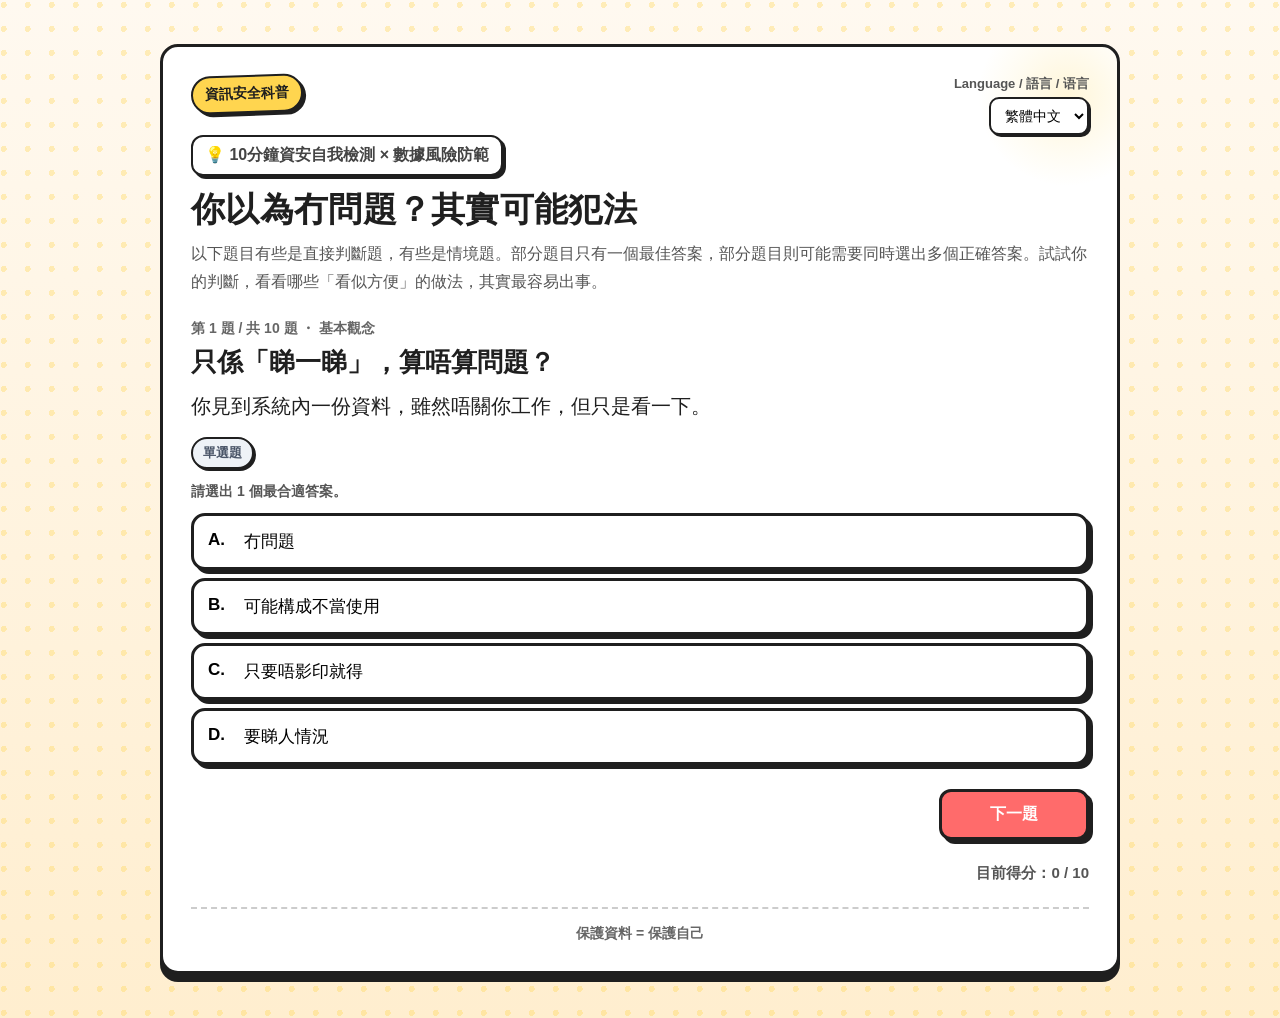
==== commit bf573daa: "Update index.html add back css" ====
--- a/index.html
+++ b/index.html
@@ -4,7 +4,673 @@
   <meta charset="UTF-8">
   <meta name="viewport" content="width=device-width, initial-scale=1.0">
   <title>Quiz</title>
-  <link rel="stylesheet" href="style.css">
+  <style>
+    :root {
+      --ink: #1f1f1f;
+      --bg1: #fff9f0;
+      --bg2: #ffeecf;
+      --card: #ffffff;
+      --yellow: #ffd54f;
+      --red: #ff6b6b;
+      --blue: #5da9ff;
+      --green: #60d394;
+      --purple: #9a7cff;
+      --grey: #eef2f7;
+      --shadow: 0 8px 0 #1f1f1f;
+      --radius: 18px;
+    }
+
+    * {
+      box-sizing: border-box;
+    }
+
+    body {
+      font-family: Arial, sans-serif;
+      background:
+        radial-gradient(circle at 15% 20%, rgba(255, 213, 79, 0.35) 0, rgba(255, 213, 79, 0.35) 3px, transparent 3px) 0 0 / 24px 24px,
+        linear-gradient(180deg, var(--bg1), var(--bg2));
+      margin: 0;
+      padding: 20px;
+      color: var(--ink);
+    }
+
+    .card {
+      background: var(--card);
+      padding: 28px;
+      border-radius: var(--radius);
+      max-width: 960px;
+      margin: 24px auto;
+      border: 3px solid var(--ink);
+      box-shadow: var(--shadow);
+      position: relative;
+      overflow: hidden;
+      transition: 0.2s ease;
+    }
+
+    .card::after {
+      content: "";
+      position: absolute;
+      right: -40px;
+      top: -40px;
+      width: 180px;
+      height: 180px;
+      background: radial-gradient(circle, rgba(255, 213, 79, 0.22) 0%, rgba(255, 213, 79, 0.07) 45%, rgba(255,255,255,0) 70%);
+      pointer-events: none;
+    }
+
+    .topbar {
+      display: flex;
+      justify-content: space-between;
+      align-items: flex-start;
+      gap: 12px;
+      flex-wrap: wrap;
+    }
+
+    .badge {
+      display: inline-block;
+      background: var(--yellow);
+      color: var(--ink);
+      font-size: 14px;
+      padding: 8px 12px;
+      border-radius: 999px;
+      margin-bottom: 12px;
+      font-weight: bold;
+      border: 2px solid var(--ink);
+      box-shadow: 3px 3px 0 var(--ink);
+      transform: rotate(-2deg);
+    }
+
+    .lang-box {
+      text-align: right;
+      position: relative;
+      z-index: 2;
+    }
+
+    .lang-label {
+      font-size: 13px;
+      color: #555;
+      margin-bottom: 4px;
+      font-weight: bold;
+    }
+
+    select {
+      padding: 8px 10px;
+      border-radius: 10px;
+      border: 2px solid var(--ink);
+      font-size: 14px;
+      background: white;
+      box-shadow: 2px 2px 0 var(--ink);
+    }
+
+    .hero-subtitle {
+      display: inline-block;
+      background: #fff;
+      border: 2px solid var(--ink);
+      border-radius: 12px;
+      padding: 8px 12px;
+      box-shadow: 3px 3px 0 var(--ink);
+      margin-bottom: 14px;
+      font-weight: bold;
+      color: #444;
+    }
+
+    h1 {
+      margin: 0 0 12px 0;
+      font-size: 34px;
+      line-height: 1.12;
+      letter-spacing: 0.3px;
+      position: relative;
+      z-index: 2;
+    }
+
+    .intro {
+      font-size: 16px;
+      line-height: 1.75;
+      color: #555;
+      margin-bottom: 24px;
+      position: relative;
+      z-index: 2;
+    }
+
+    .meta {
+      font-size: 14px;
+      color: #666;
+      margin-bottom: 8px;
+      font-weight: bold;
+    }
+
+    .question-title {
+      font-size: 26px;
+      margin: 0 0 10px 0;
+      line-height: 1.3;
+    }
+
+    .scenario {
+      font-size: 20px;
+      line-height: 1.65;
+      margin-bottom: 14px;
+    }
+
+    .story-card {
+      display: none;
+      background: #f9fbff;
+      border: 3px solid var(--ink);
+      border-radius: 16px;
+      padding: 18px;
+      margin-bottom: 18px;
+      box-shadow: 5px 5px 0 var(--ink);
+      position: relative;
+    }
+
+    .story-label {
+      display: inline-block;
+      font-size: 13px;
+      padding: 5px 10px;
+      border-radius: 999px;
+      background: var(--blue);
+      color: #fff;
+      margin-bottom: 10px;
+      font-weight: bold;
+      border: 2px solid var(--ink);
+      box-shadow: 2px 2px 0 var(--ink);
+    }
+
+    .story-title {
+      font-size: 22px;
+      font-weight: bold;
+      margin-bottom: 14px;
+    }
+
+    .dialogue-wrap {
+      display: flex;
+      align-items: flex-start;
+      gap: 10px;
+      margin-bottom: 12px;
+      opacity: 0;
+      animation: bubbleIn 0.35s ease forwards;
+    }
+
+    .dialogue-wrap.right {
+      flex-direction: row-reverse;
+    }
+
+    .avatar {
+      width: 44px;
+      height: 44px;
+      min-width: 44px;
+      border-radius: 50%;
+      border: 3px solid var(--ink);
+      background: #fff;
+      display: flex;
+      align-items: center;
+      justify-content: center;
+      font-size: 24px;
+      box-shadow: 3px 3px 0 var(--ink);
+    }
+
+    .bubble {
+      max-width: calc(100% - 60px);
+      background: #fff;
+      border: 3px solid var(--ink);
+      border-radius: 16px;
+      padding: 10px 12px;
+      box-shadow: 3px 3px 0 var(--ink);
+      position: relative;
+    }
+
+    .dialogue-wrap.left .bubble::before {
+      content: "";
+      position: absolute;
+      left: -10px;
+      top: 14px;
+      width: 14px;
+      height: 14px;
+      background: #fff;
+      border-left: 3px solid var(--ink);
+      border-bottom: 3px solid var(--ink);
+      transform: rotate(45deg);
+    }
+
+    .dialogue-wrap.right .bubble::before {
+      content: "";
+      position: absolute;
+      right: -10px;
+      top: 14px;
+      width: 14px;
+      height: 14px;
+      background: #fff;
+      border-right: 3px solid var(--ink);
+      border-top: 3px solid var(--ink);
+      transform: rotate(45deg);
+    }
+
+    .speaker {
+      font-size: 13px;
+      font-weight: bold;
+      margin-bottom: 6px;
+      color: #4b5563;
+    }
+
+    .bubble-text {
+      line-height: 1.75;
+      color: #333;
+    }
+
+    .question-type {
+      display: inline-block;
+      font-size: 13px;
+      padding: 5px 10px;
+      border-radius: 999px;
+      background: var(--grey);
+      color: #4a5568;
+      margin-bottom: 14px;
+      border: 2px solid var(--ink);
+      box-shadow: 2px 2px 0 var(--ink);
+      font-weight: bold;
+    }
+
+    .question-hint {
+      font-size: 14px;
+      color: #555;
+      margin-bottom: 12px;
+      font-weight: bold;
+    }
+
+    .content-anim {
+      animation: slideFadeIn 0.35s ease;
+    }
+
+    .option-btn {
+      width: 100%;
+      padding: 14px;
+      margin: 8px 0;
+      border-radius: 14px;
+      border: 3px solid var(--ink);
+      background: #fff;
+      cursor: pointer;
+      font-size: 17px;
+      transition: transform 0.18s ease, box-shadow 0.18s ease, background 0.18s ease;
+      text-align: left;
+      display: flex;
+      align-items: flex-start;
+      gap: 10px;
+      box-shadow: 4px 4px 0 var(--ink);
+    }
+
+    .option-btn:hover {
+      transform: translate(-1px, -1px);
+      box-shadow: 5px 5px 0 var(--ink);
+      background: #fffdf8;
+    }
+
+    .option-btn:disabled {
+      cursor: default;
+      opacity: 0.98;
+}
+
+    .option-letter {
+      font-weight: bold;
+      min-width: 26px;
+    }
+
+    .option-selected {
+      border-color: #005fcc;
+      background: #edf5ff;
+      animation: selectedPulse 0.22s ease;
+    }
+
+    .option-correct {
+      border-color: #0b7a2c;
+      background: #dff7e6;
+    }
+
+    .option-wrong {
+      border-color: #b42318;
+      background: #ffe3e0;
+    }
+
+    .answer-action {
+      margin-top: 14px;
+      margin-bottom: 8px;
+    }
+
+    .action-btn {
+      padding: 12px 18px;
+      border-radius: 12px;
+      border: 3px solid var(--ink);
+      cursor: pointer;
+      font-size: 15px;
+      background: var(--blue);
+      color: white;
+      box-shadow: 4px 4px 0 var(--ink);
+      font-weight: bold;
+      transition: transform 0.18s ease;
+    }
+
+    .action-btn:hover {
+      transform: translate(-1px, -1px);
+    }
+
+    .action-btn:disabled {
+      background: #9bbfe3;
+      cursor: not-allowed;
+    }
+
+    .result {
+      margin-top: 22px;
+      padding: 16px;
+      border-radius: 14px;
+      line-height: 1.85;
+      font-size: 16px;
+      display: none;
+      border: 3px solid var(--ink);
+      box-shadow: 4px 4px 0 var(--ink);
+    }
+
+    .correct {
+      background: #dff7e6;
+      color: #135626;
+      display: block;
+    }
+
+    .wrong {
+      background: #ffe3e0;
+      color: #7a1e18;
+      display: block;
+    }
+
+    .info {
+      background: #eef6ff;
+      color: #163b63;
+      display: block;
+    }
+
+    .result-pop {
+      animation: popIn 0.30s ease;
+    }
+
+    .result-shake {
+      animation: shakeX 0.32s ease;
+    }
+
+    .final-enter {
+      animation: finalEnter 0.45s ease;
+    }
+
+    .reminder {
+      margin-top: 8px;
+      font-weight: bold;
+    }
+
+    .level-badge {
+      display: inline-flex;
+      align-items: center;
+      gap: 10px;
+      margin-top: 10px;
+      margin-bottom: 16px;
+      padding: 14px 20px;
+      font-weight: 900;
+      font-size: 20px;
+      line-height: 1.2;
+      border-radius: 999px;
+      border: 4px solid var(--ink);
+      background: linear-gradient(135deg, #fffef8 0%, #ffe7a8 35%, #ffd54f 100%);
+      color: var(--ink);
+      box-shadow:
+        0 0 0 4px #fff,
+        0 0 0 8px var(--ink),
+        0 10px 0 var(--ink),
+        0 0 24px rgba(255, 213, 79, 0.35);
+      text-shadow: 1px 1px 0 rgba(255,255,255,0.7);
+      animation: badgeRise 0.45s ease;
+    }
+
+    .level-badge .level-icon {
+      font-size: 26px;
+      line-height: 1;
+    }
+
+    .level-badge .level-text {
+      display: inline-block;
+    }
+
+    .share-box {
+      margin-top: 18px;
+      background: #fff;
+      border: 3px dashed var(--ink);
+      border-radius: 14px;
+      padding: 14px;
+    }
+
+    .share-title {
+      font-weight: bold;
+      margin-bottom: 8px;
+      font-size: 16px;
+    }
+
+    .share-text {
+      color: #444;
+      line-height: 1.7;
+      margin-bottom: 10px;
+    }
+
+    .share-actions {
+      display: flex;
+      flex-wrap: wrap;
+      gap: 10px;
+      margin-top: 10px;
+    }
+
+    .share-btn {
+      padding: 10px 14px;
+      border-radius: 12px;
+      border: 3px solid var(--ink);
+      background: #fff;
+      cursor: pointer;
+      font-weight: bold;
+      box-shadow: 3px 3px 0 var(--ink);
+      transition: transform 0.18s ease;
+    }
+
+    .share-btn:hover {
+      transform: translate(-1px, -1px);
+    }
+
+    .share-btn.whatsapp {
+      background: #25D366;
+      color: white;
+    }
+
+    .share-btn.facebook {
+      background: #1877F2;
+      color: white;
+    }
+
+    .share-btn.instagram {
+      background: linear-gradient(45deg,#f58529,#dd2a7b,#8134af,#515bd4);
+      color: white;
+    }
+
+    .ig-hint {
+      margin-top: 8px;
+      font-size: 14px;
+      font-weight: bold;
+      color: #8134af;
+    }
+
+    .copy-msg {
+      margin-top: 10px;
+      font-size: 14px;
+      font-weight: bold;
+      color: #00703c;
+      display: none;
+    }
+
+    .copy-msg.show {
+      display: block;
+      animation: fadePop 0.3s ease;
+    }
+
+    .controls {
+      display: flex;
+      justify-content: flex-end;
+      gap: 10px;
+      margin-top: 24px;
+      flex-wrap: wrap;
+    }
+
+    .nav-btn {
+      min-width: 150px;
+      padding: 12px;
+      border-radius: 12px;
+      border: 3px solid var(--ink);
+      cursor: pointer;
+      font-size: 16px;
+      font-weight: bold;
+      box-shadow: 4px 4px 0 var(--ink);
+      transition: transform 0.18s ease;
+    }
+
+    .nav-btn.primary {
+      background: var(--red);
+      color: white;
+    }
+
+    .nav-btn.primary:hover {
+      transform: translate(-1px, -1px);
+    }
+
+    .nav-btn.cta-glow {
+      animation: ctaPulse 1.2s infinite;
+    }
+
+    .summary {
+      margin-top: 24px;
+      font-size: 15px;
+      color: #555;
+      text-align: right;
+      font-weight: bold;
+    }
+
+    .footer-note {
+      margin-top: 24px;
+      font-size: 14px;
+      color: #666;
+      text-align: center;
+      border-top: 2px dashed #ccc;
+      padding-top: 16px;
+      font-weight: bold;
+    }
+
+    /* 完成頁結算狀態 */
+    .card.final-mode .hero-subtitle,
+    .card.final-mode .intro,
+    .card.final-mode .meta,
+    .card.final-mode .story-card,
+    .card.final-mode .question-type,
+    .card.final-mode .question-hint,
+    .card.final-mode #answers,
+    .card.final-mode #answerAction,
+    .card.final-mode #result,
+    .card.final-mode .summary {
+      display: none !important;
+    }
+
+    .card.final-mode #question {
+      display: none !important;
+    }
+
+    .card.final-mode .question-title {
+      margin-top: 4px;
+      margin-bottom: 12px;
+      font-size: 28px;
+      animation: slideFadeIn 0.28s ease;
+    }
+
+    .card.final-mode #finalResult {
+      display: block !important;
+      margin-top: 8px;
+      max-width: 780px;
+      margin-left: auto;
+      margin-right: auto;
+    }
+
+    .card.final-mode .controls {
+      justify-content: center;
+      margin-top: 18px;
+    }
+
+    .card.final-mode .nav-btn {
+      min-width: 180px;
+    }
+
+    @keyframes slideFadeIn {
+      from { opacity: 0; transform: translateX(14px); }
+      to { opacity: 1; transform: translateX(0); }
+    }
+
+    @keyframes popIn {
+      0% { transform: scale(0.96); opacity: 0.7; }
+      70% { transform: scale(1.03); opacity: 1; }
+      100% { transform: scale(1); }
+    }
+
+    @keyframes shakeX {
+      0%, 100% { transform: translateX(0); }
+      20% { transform: translateX(-4px); }
+      40% { transform: translateX(4px); }
+      60% { transform: translateX(-3px); }
+      80% { transform: translateX(3px); }
+    }
+
+    @keyframes finalEnter {
+      from { opacity: 0; transform: translateY(18px); }
+      to { opacity: 1; transform: translateY(0); }
+    }
+
+    @keyframes fadePop {
+      from { opacity: 0; transform: translateY(6px); }
+      to { opacity: 1; transform: translateY(0); }
+    }
+
+    @keyframes bubbleIn {
+      from { opacity: 0; transform: translateY(10px) scale(0.98); }
+      to { opacity: 1; transform: translateY(0) scale(1); }
+    }
+
+    @keyframes selectedPulse {
+      0% { transform: scale(0.98); }
+      70% { transform: scale(1.01); }
+      100% { transform: scale(1); }
+    }
+
+    @keyframes ctaPulse {
+      0% { transform: scale(1); }
+      50% { transform: scale(1.03); }
+      100% { transform: scale(1); }
+    }
+
+    @keyframes badgeRise {
+      0% { opacity: 0; transform: scale(0.92) translateY(8px); }
+      70% { opacity: 1; transform: scale(1.04) translateY(0); }
+      100% { transform: scale(1) translateY(0); }
+    }
+
+    @media (max-width: 640px) {
+      h1 { font-size: 28px; }
+      .question-title { font-size: 22px; }
+      .scenario { font-size: 18px; }
+      .option-btn { font-size: 16px; }
+      .lang-box { text-align: left; }
+      .story-title { font-size: 20px; }
+      .bubble { max-width: calc(100% - 54px); }
+      .controls { justify-content: stretch; }
+      .nav-btn { width: 100%; }
+      .card.final-mode .nav-btn { width: 100%; min-width: 0; }
+      .level-badge { font-size: 17px; padding: 12px 16px; }
+      .level-badge .level-icon { font-size: 22px; }
+    }
+  </style>
 </head>
 <body>
   <div class="card" id="quizCard">
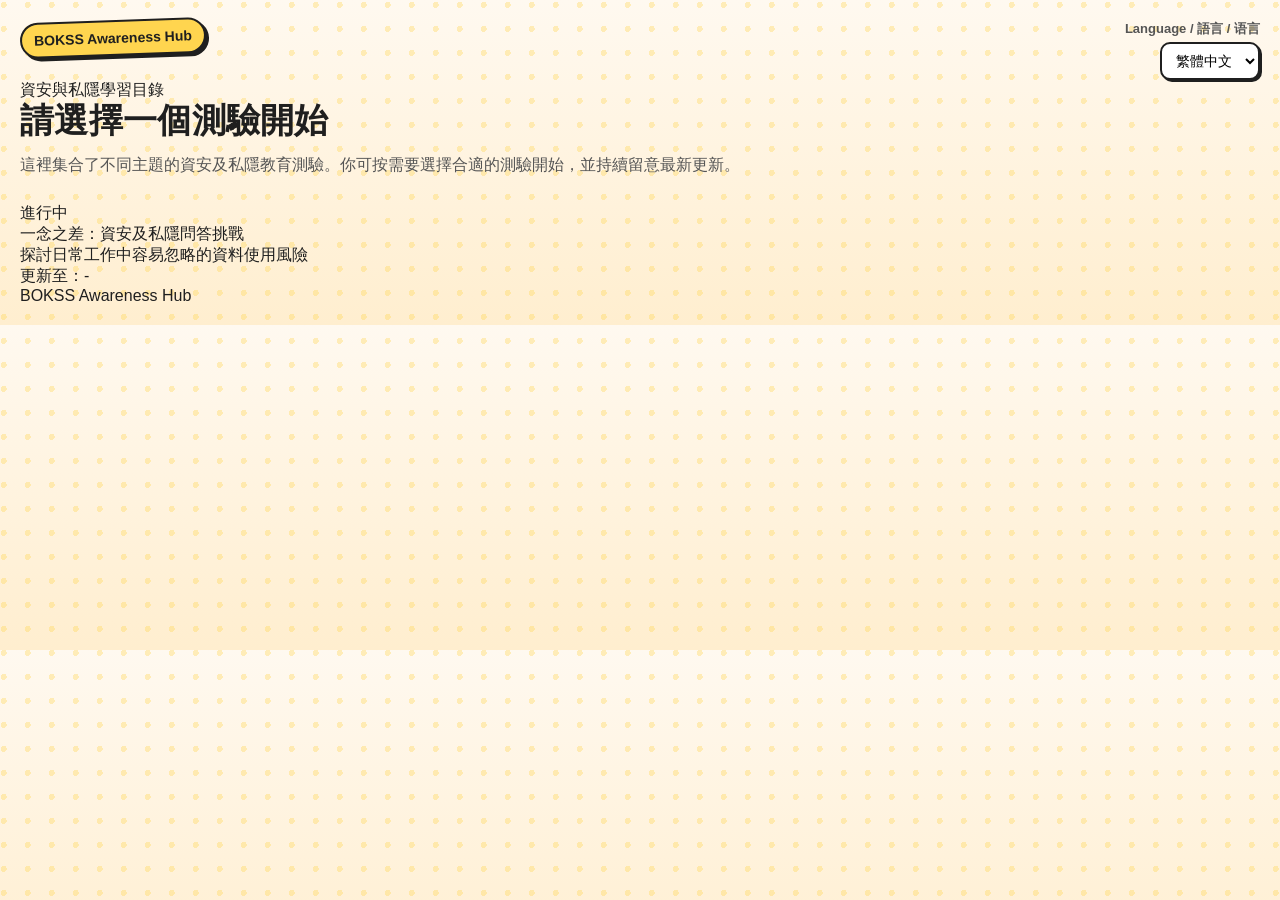
==== commit cfb14bae: "Update index.html" ====
--- a/index.html
+++ b/index.html
@@ -3,729 +3,209 @@
 <head>
   <meta charset="UTF-8">
   <meta name="viewport" content="width=device-width, initial-scale=1.0">
-  <title>Quiz</title>
-  <style>
-    :root {
-      --ink: #1f1f1f;
-      --bg1: #fff9f0;
-      --bg2: #ffeecf;
-      --card: #ffffff;
-      --yellow: #ffd54f;
-      --red: #ff6b6b;
-      --blue: #5da9ff;
-      --green: #60d394;
-      --purple: #9a7cff;
-      --grey: #eef2f7;
-      --shadow: 0 8px 0 #1f1f1f;
-      --radius: 18px;
-    }
-
-    * {
-      box-sizing: border-box;
-    }
-
-    body {
-      font-family: Arial, sans-serif;
-      background:
-        radial-gradient(circle at 15% 20%, rgba(255, 213, 79, 0.35) 0, rgba(255, 213, 79, 0.35) 3px, transparent 3px) 0 0 / 24px 24px,
-        linear-gradient(180deg, var(--bg1), var(--bg2));
-      margin: 0;
-      padding: 20px;
-      color: var(--ink);
-    }
-
-    .card {
-      background: var(--card);
-      padding: 28px;
-      border-radius: var(--radius);
-      max-width: 960px;
-      margin: 24px auto;
-      border: 3px solid var(--ink);
-      box-shadow: var(--shadow);
-      position: relative;
-      overflow: hidden;
-      transition: 0.2s ease;
-    }
-
-    .card::after {
-      content: "";
-      position: absolute;
-      right: -40px;
-      top: -40px;
-      width: 180px;
-      height: 180px;
-      background: radial-gradient(circle, rgba(255, 213, 79, 0.22) 0%, rgba(255, 213, 79, 0.07) 45%, rgba(255,255,255,0) 70%);
-      pointer-events: none;
-    }
-
-    .topbar {
-      display: flex;
-      justify-content: space-between;
-      align-items: flex-start;
-      gap: 12px;
-      flex-wrap: wrap;
-    }
-
-    .badge {
-      display: inline-block;
-      background: var(--yellow);
-      color: var(--ink);
-      font-size: 14px;
-      padding: 8px 12px;
-      border-radius: 999px;
-      margin-bottom: 12px;
-      font-weight: bold;
-      border: 2px solid var(--ink);
-      box-shadow: 3px 3px 0 var(--ink);
-      transform: rotate(-2deg);
-    }
-
-    .lang-box {
-      text-align: right;
-      position: relative;
-      z-index: 2;
-    }
-
-    .lang-label {
-      font-size: 13px;
-      color: #555;
-      margin-bottom: 4px;
-      font-weight: bold;
-    }
-
-    select {
-      padding: 8px 10px;
-      border-radius: 10px;
-      border: 2px solid var(--ink);
-      font-size: 14px;
-      background: white;
-      box-shadow: 2px 2px 0 var(--ink);
-    }
-
-    .hero-subtitle {
-      display: inline-block;
-      background: #fff;
-      border: 2px solid var(--ink);
-      border-radius: 12px;
-      padding: 8px 12px;
-      box-shadow: 3px 3px 0 var(--ink);
-      margin-bottom: 14px;
-      font-weight: bold;
-      color: #444;
-    }
-
-    h1 {
-      margin: 0 0 12px 0;
-      font-size: 34px;
-      line-height: 1.12;
-      letter-spacing: 0.3px;
-      position: relative;
-      z-index: 2;
-    }
-
-    .intro {
-      font-size: 16px;
-      line-height: 1.75;
-      color: #555;
-      margin-bottom: 24px;
-      position: relative;
-      z-index: 2;
-    }
-
-    .meta {
-      font-size: 14px;
-      color: #666;
-      margin-bottom: 8px;
-      font-weight: bold;
-    }
-
-    .question-title {
-      font-size: 26px;
-      margin: 0 0 10px 0;
-      line-height: 1.3;
-    }
-
-    .scenario {
-      font-size: 20px;
-      line-height: 1.65;
-      margin-bottom: 14px;
-    }
-
-    .story-card {
-      display: none;
-      background: #f9fbff;
-      border: 3px solid var(--ink);
-      border-radius: 16px;
-      padding: 18px;
-      margin-bottom: 18px;
-      box-shadow: 5px 5px 0 var(--ink);
-      position: relative;
-    }
-
-    .story-label {
-      display: inline-block;
-      font-size: 13px;
-      padding: 5px 10px;
-      border-radius: 999px;
-      background: var(--blue);
-      color: #fff;
-      margin-bottom: 10px;
-      font-weight: bold;
-      border: 2px solid var(--ink);
-      box-shadow: 2px 2px 0 var(--ink);
-    }
-
-    .story-title {
-      font-size: 22px;
-      font-weight: bold;
-      margin-bottom: 14px;
-    }
-
-    .dialogue-wrap {
-      display: flex;
-      align-items: flex-start;
-      gap: 10px;
-      margin-bottom: 12px;
-      opacity: 0;
-      animation: bubbleIn 0.35s ease forwards;
-    }
-
-    .dialogue-wrap.right {
-      flex-direction: row-reverse;
-    }
-
-    .avatar {
-      width: 44px;
-      height: 44px;
-      min-width: 44px;
-      border-radius: 50%;
-      border: 3px solid var(--ink);
-      background: #fff;
-      display: flex;
-      align-items: center;
-      justify-content: center;
-      font-size: 24px;
-      box-shadow: 3px 3px 0 var(--ink);
-    }
-
-    .bubble {
-      max-width: calc(100% - 60px);
-      background: #fff;
-      border: 3px solid var(--ink);
-      border-radius: 16px;
-      padding: 10px 12px;
-      box-shadow: 3px 3px 0 var(--ink);
-      position: relative;
-    }
-
-    .dialogue-wrap.left .bubble::before {
-      content: "";
-      position: absolute;
-      left: -10px;
-      top: 14px;
-      width: 14px;
-      height: 14px;
-      background: #fff;
-      border-left: 3px solid var(--ink);
-      border-bottom: 3px solid var(--ink);
-      transform: rotate(45deg);
-    }
-
-    .dialogue-wrap.right .bubble::before {
-      content: "";
-      position: absolute;
-      right: -10px;
-      top: 14px;
-      width: 14px;
-      height: 14px;
-      background: #fff;
-      border-right: 3px solid var(--ink);
-      border-top: 3px solid var(--ink);
-      transform: rotate(45deg);
-    }
-
-    .speaker {
-      font-size: 13px;
-      font-weight: bold;
-      margin-bottom: 6px;
-      color: #4b5563;
-    }
-
-    .bubble-text {
-      line-height: 1.75;
-      color: #333;
-    }
-
-    .question-type {
-      display: inline-block;
-      font-size: 13px;
-      padding: 5px 10px;
-      border-radius: 999px;
-      background: var(--grey);
-      color: #4a5568;
-      margin-bottom: 14px;
-      border: 2px solid var(--ink);
-      box-shadow: 2px 2px 0 var(--ink);
-      font-weight: bold;
-    }
-
-    .question-hint {
-      font-size: 14px;
-      color: #555;
-      margin-bottom: 12px;
-      font-weight: bold;
-    }
-
-    .content-anim {
-      animation: slideFadeIn 0.35s ease;
-    }
-
-    .option-btn {
-      width: 100%;
-      padding: 14px;
-      margin: 8px 0;
-      border-radius: 14px;
-      border: 3px solid var(--ink);
-      background: #fff;
-      cursor: pointer;
-      font-size: 17px;
-      transition: transform 0.18s ease, box-shadow 0.18s ease, background 0.18s ease;
-      text-align: left;
-      display: flex;
-      align-items: flex-start;
-      gap: 10px;
-      box-shadow: 4px 4px 0 var(--ink);
-    }
-
-    .option-btn:hover {
-      transform: translate(-1px, -1px);
-      box-shadow: 5px 5px 0 var(--ink);
-      background: #fffdf8;
-    }
-
-    .option-btn:disabled {
-      cursor: default;
-      opacity: 0.98;
-}
-
-    .option-letter {
-      font-weight: bold;
-      min-width: 26px;
-    }
-
-    .option-selected {
-      border-color: #005fcc;
-      background: #edf5ff;
-      animation: selectedPulse 0.22s ease;
-    }
-
-    .option-correct {
-      border-color: #0b7a2c;
-      background: #dff7e6;
-    }
-
-    .option-wrong {
-      border-color: #b42318;
-      background: #ffe3e0;
-    }
-
-    .answer-action {
-      margin-top: 14px;
-      margin-bottom: 8px;
-    }
-
-    .action-btn {
-      padding: 12px 18px;
-      border-radius: 12px;
-      border: 3px solid var(--ink);
-      cursor: pointer;
-      font-size: 15px;
-      background: var(--blue);
-      color: white;
-      box-shadow: 4px 4px 0 var(--ink);
-      font-weight: bold;
-      transition: transform 0.18s ease;
-    }
-
-    .action-btn:hover {
-      transform: translate(-1px, -1px);
-    }
-
-    .action-btn:disabled {
-      background: #9bbfe3;
-      cursor: not-allowed;
-    }
-
-    .result {
-      margin-top: 22px;
-      padding: 16px;
-      border-radius: 14px;
-      line-height: 1.85;
-      font-size: 16px;
-      display: none;
-      border: 3px solid var(--ink);
-      box-shadow: 4px 4px 0 var(--ink);
-    }
-
-    .correct {
-      background: #dff7e6;
-      color: #135626;
-      display: block;
-    }
-
-    .wrong {
-      background: #ffe3e0;
-      color: #7a1e18;
-      display: block;
-    }
-
-    .info {
-      background: #eef6ff;
-      color: #163b63;
-      display: block;
-    }
-
-    .result-pop {
-      animation: popIn 0.30s ease;
-    }
-
-    .result-shake {
-      animation: shakeX 0.32s ease;
-    }
-
-    .final-enter {
-      animation: finalEnter 0.45s ease;
-    }
-
-    .reminder {
-      margin-top: 8px;
-      font-weight: bold;
-    }
-
-    .level-badge {
-      display: inline-flex;
-      align-items: center;
-      gap: 10px;
-      margin-top: 10px;
-      margin-bottom: 16px;
-      padding: 14px 20px;
-      font-weight: 900;
-      font-size: 20px;
-      line-height: 1.2;
-      border-radius: 999px;
-      border: 4px solid var(--ink);
-      background: linear-gradient(135deg, #fffef8 0%, #ffe7a8 35%, #ffd54f 100%);
-      color: var(--ink);
-      box-shadow:
-        0 0 0 4px #fff,
-        0 0 0 8px var(--ink),
-        0 10px 0 var(--ink),
-        0 0 24px rgba(255, 213, 79, 0.35);
-      text-shadow: 1px 1px 0 rgba(255,255,255,0.7);
-      animation: badgeRise 0.45s ease;
-    }
-
-    .level-badge .level-icon {
-      font-size: 26px;
-      line-height: 1;
-    }
-
-    .level-badge .level-text {
-      display: inline-block;
-    }
-
-    .share-box {
-      margin-top: 18px;
-      background: #fff;
-      border: 3px dashed var(--ink);
-      border-radius: 14px;
-      padding: 14px;
-    }
-
-    .share-title {
-      font-weight: bold;
-      margin-bottom: 8px;
-      font-size: 16px;
-    }
-
-    .share-text {
-      color: #444;
-      line-height: 1.7;
-      margin-bottom: 10px;
-    }
-
-    .share-actions {
-      display: flex;
-      flex-wrap: wrap;
-      gap: 10px;
-      margin-top: 10px;
-    }
-
-    .share-btn {
-      padding: 10px 14px;
-      border-radius: 12px;
-      border: 3px solid var(--ink);
-      background: #fff;
-      cursor: pointer;
-      font-weight: bold;
-      box-shadow: 3px 3px 0 var(--ink);
-      transition: transform 0.18s ease;
-    }
-
-    .share-btn:hover {
-      transform: translate(-1px, -1px);
-    }
-
-    .share-btn.whatsapp {
-      background: #25D366;
-      color: white;
-    }
-
-    .share-btn.facebook {
-      background: #1877F2;
-      color: white;
-    }
-
-    .share-btn.instagram {
-      background: linear-gradient(45deg,#f58529,#dd2a7b,#8134af,#515bd4);
-      color: white;
-    }
-
-    .ig-hint {
-      margin-top: 8px;
-      font-size: 14px;
-      font-weight: bold;
-      color: #8134af;
-    }
-
-    .copy-msg {
-      margin-top: 10px;
-      font-size: 14px;
-      font-weight: bold;
-      color: #00703c;
-      display: none;
-    }
-
-    .copy-msg.show {
-      display: block;
-      animation: fadePop 0.3s ease;
-    }
-
-    .controls {
-      display: flex;
-      justify-content: flex-end;
-      gap: 10px;
-      margin-top: 24px;
-      flex-wrap: wrap;
-    }
-
-    .nav-btn {
-      min-width: 150px;
-      padding: 12px;
-      border-radius: 12px;
-      border: 3px solid var(--ink);
-      cursor: pointer;
-      font-size: 16px;
-      font-weight: bold;
-      box-shadow: 4px 4px 0 var(--ink);
-      transition: transform 0.18s ease;
-    }
-
-    .nav-btn.primary {
-      background: var(--red);
-      color: white;
-    }
-
-    .nav-btn.primary:hover {
-      transform: translate(-1px, -1px);
-    }
-
-    .nav-btn.cta-glow {
-      animation: ctaPulse 1.2s infinite;
-    }
-
-    .summary {
-      margin-top: 24px;
-      font-size: 15px;
-      color: #555;
-      text-align: right;
-      font-weight: bold;
-    }
-
-    .footer-note {
-      margin-top: 24px;
-      font-size: 14px;
-      color: #666;
-      text-align: center;
-      border-top: 2px dashed #ccc;
-      padding-top: 16px;
-      font-weight: bold;
-    }
-
-    /* 完成頁結算狀態 */
-    .card.final-mode .hero-subtitle,
-    .card.final-mode .intro,
-    .card.final-mode .meta,
-    .card.final-mode .story-card,
-    .card.final-mode .question-type,
-    .card.final-mode .question-hint,
-    .card.final-mode #answers,
-    .card.final-mode #answerAction,
-    .card.final-mode #result,
-    .card.final-mode .summary {
-      display: none !important;
-    }
-
-    .card.final-mode #question {
-      display: none !important;
-    }
-
-    .card.final-mode .question-title {
-      margin-top: 4px;
-      margin-bottom: 12px;
-      font-size: 28px;
-      animation: slideFadeIn 0.28s ease;
-    }
-
-    .card.final-mode #finalResult {
-      display: block !important;
-      margin-top: 8px;
-      max-width: 780px;
-      margin-left: auto;
-      margin-right: auto;
-    }
-
-    .card.final-mode .controls {
-      justify-content: center;
-      margin-top: 18px;
-    }
-
-    .card.final-mode .nav-btn {
-      min-width: 180px;
-    }
-
-    @keyframes slideFadeIn {
-      from { opacity: 0; transform: translateX(14px); }
-      to { opacity: 1; transform: translateX(0); }
-    }
-
-    @keyframes popIn {
-      0% { transform: scale(0.96); opacity: 0.7; }
-      70% { transform: scale(1.03); opacity: 1; }
-      100% { transform: scale(1); }
-    }
-
-    @keyframes shakeX {
-      0%, 100% { transform: translateX(0); }
-      20% { transform: translateX(-4px); }
-      40% { transform: translateX(4px); }
-      60% { transform: translateX(-3px); }
-      80% { transform: translateX(3px); }
-    }
-
-    @keyframes finalEnter {
-      from { opacity: 0; transform: translateY(18px); }
-      to { opacity: 1; transform: translateY(0); }
-    }
-
-    @keyframes fadePop {
-      from { opacity: 0; transform: translateY(6px); }
-      to { opacity: 1; transform: translateY(0); }
-    }
-
-    @keyframes bubbleIn {
-      from { opacity: 0; transform: translateY(10px) scale(0.98); }
-      to { opacity: 1; transform: translateY(0) scale(1); }
-    }
-
-    @keyframes selectedPulse {
-      0% { transform: scale(0.98); }
-      70% { transform: scale(1.01); }
-      100% { transform: scale(1); }
-    }
-
-    @keyframes ctaPulse {
-      0% { transform: scale(1); }
-      50% { transform: scale(1.03); }
-      100% { transform: scale(1); }
-    }
-
-    @keyframes badgeRise {
-      0% { opacity: 0; transform: scale(0.92) translateY(8px); }
-      70% { opacity: 1; transform: scale(1.04) translateY(0); }
-      100% { transform: scale(1) translateY(0); }
-    }
-
-    @media (max-width: 640px) {
-      h1 { font-size: 28px; }
-      .question-title { font-size: 22px; }
-      .scenario { font-size: 18px; }
-      .option-btn { font-size: 16px; }
-      .lang-box { text-align: left; }
-      .story-title { font-size: 20px; }
-      .bubble { max-width: calc(100% - 54px); }
-      .controls { justify-content: stretch; }
-      .nav-btn { width: 100%; }
-      .card.final-mode .nav-btn { width: 100%; min-width: 0; }
-      .level-badge { font-size: 17px; padding: 12px 16px; }
-      .level-badge .level-icon { font-size: 22px; }
-    }
-  </style>
+  <title>BOKSS Awareness Hub</title>
+  <meta name="description" content="BOKSS Awareness Hub - 資安與私隱教育測驗目錄">
+  <link rel="stylesheet" href="style.css">
 </head>
 <body>
-  <div class="card" id="quizCard">
-    <div class="topbar">
-      <div>
-        <div class="badge" id="badge"></div>
+  <div class="page">
+    <div class="hero">
+      <div class="topbar">
+        <div>
+          <div class="badge" id="hubBadge">BOKSS Awareness Hub</div>
+        </div>
+
+        <div class="lang-box">
+          <div class="lang-label" id="langLabel">Language / 語言 / 语言</div>
+          <select id="langSelect">
+            <option value="zh-HK">繁體中文</option>
+            <option value="zh-CN">简体中文</option>
+            <option value="en">English</option>
+          </select>
+        </div>
       </div>
 
-      <div class="lang-box">
-        <div class="lang-label" id="langLabel">Language / 語言 / 语言</div>
-        <select id="langSelect">
-          <option value="zh-HK">繁體中文</option>
-          <option value="zh-CN">简体中文</option>
-          <option value="en">English</option>
-        </select>
+      <div class="subtitle" id="hubSubtitle">資安與私隱學習目錄</div>
+      <h1 id="hubTitle">請選擇一個測驗開始</h1>
+      <div class="intro" id="hubIntro">
+        這裡集合了不同主題的資安及私隱教育測驗。你可按需要選擇合適的測驗開始，並持續留意最新更新。
       </div>
     </div>
 
-    <div class="hero-subtitle" id="heroSubtitle"></div>
-    <h1 id="siteTitle"></h1>
-    <div class="intro" id="intro"></div>
-
-    <div id="questionArea">
-      <div class="meta" id="meta"></div>
-      <h2 class="question-title" id="title"></h2>
-
-      <div id="storyCard" class="story-card">
-        <div class="story-label" id="storyLabel"></div>
-        <div class="story-title" id="storyTitle"></div>
-        <div id="storyContent"></div>
-      </div>
-
-      <div class="scenario" id="question"></div>
-      <div class="question-type" id="questionType"></div>
-      <div class="question-hint" id="questionHint"></div>
-
-      <div id="answers"></div>
-
-      <div class="answer-action" id="answerAction" style="display:none;">
-        <button id="checkBtn" class="action-btn"></button>
-      </div>
-
-      <div id="result" class="result"></div>
+    <div id="quizList" class="quiz-list">
+      <div class="loading-box" id="loadingBox">載入中...</div>
     </div>
 
-    <div class="controls">
-      <button class="nav-btn primary" id="nextBtn"></button>
+    <div class="footer" id="hubFooter">
+      BOKSS Awareness Hub
     </div>
-
-    <div class="summary" id="summary"></div>
-    <div id="finalResult" class="result"></div>
-
-    <div class="footer-note" id="footer"></div>
   </div>
 
-  <script src="app.js"></script>
+  <script>
+    const hubText = {
+      "zh-HK": {
+        badge: "BOKSS Awareness Hub",
+        subtitle: "資安與私隱學習目錄",
+        title: "請選擇一個測驗開始",
+        intro: "這裡集合了不同主題的資安及私隱教育測驗。你可按需要選擇合適的測驗開始，並持續留意最新更新。",
+        footer: "BOKSS Awareness Hub",
+        start: "開始測驗",
+        updated: "更新至",
+        active: "進行中",
+        empty: "目前尚未有可顯示的測驗。",
+        loading: "載入中...",
+        loadError: "未能載入測驗目錄。"
+      },
+      "zh-CN": {
+        badge: "BOKSS Awareness Hub",
+        subtitle: "信息安全与隐私学习目录",
+        title: "请选择一个测验开始",
+        intro: "这里集合了不同主题的信息安全与隐私教育测验。你可按需要选择合适的测验开始，并持续留意最新更新。",
+        footer: "BOKSS Awareness Hub",
+        start: "开始测验",
+        updated: "更新至",
+        active: "进行中",
+        empty: "目前尚未有可显示的测验。",
+        loading: "加载中...",
+        loadError: "未能加载测验目录。"
+      },
+      "en": {
+        badge: "BOKSS Awareness Hub",
+        subtitle: "Cybersecurity & Privacy Learning Directory",
+        title: "Choose a quiz to begin",
+        intro: "This hub brings together different cybersecurity and privacy awareness quizzes. Pick a quiz to start and keep an eye on the latest updates.",
+        footer: "BOKSS Awareness Hub",
+        start: "Start Quiz",
+        updated: "Updated",
+        active: "Active",
+        empty: "No quizzes are available at the moment.",
+        loading: "Loading...",
+        loadError: "Unable to load quiz directory."
+      }
+    };
+
+    let currentLang = "zh-HK";
+
+    function updateLanguageInUrl(lang) {
+      const url = new URL(window.location);
+      url.searchParams.set("lang", lang);
+      window.history.replaceState({}, "", url);
+    }
+
+    function getLangText(obj) {
+      if (!obj) return "";
+      return obj[currentLang] || obj["zh-HK"] || obj["en"] || "";
+    }
+
+    function formatYearMonth(lastModified) {
+      if (!lastModified) return "";
+
+      if (typeof lastModified === "string") {
+        return lastModified.slice(0, 7);
+      }
+
+      if (typeof lastModified === "object") {
+        if (lastModified.display) {
+          return String(lastModified.display).slice(0, 7);
+        }
+        if (lastModified.iso) {
+          return String(lastModified.iso).slice(0, 7);
+        }
+      }
+
+      return "";
+    }
+
+    function updateHubLanguageUI() {
+      const t = hubText[currentLang];
+      document.documentElement.lang = currentLang;
+      document.title = t.badge;
+      document.getElementById("hubBadge").innerText = t.badge;
+      document.getElementById("hubSubtitle").innerText = t.subtitle;
+      document.getElementById("hubTitle").innerText = t.title;
+      document.getElementById("hubIntro").innerText = t.intro;
+      document.getElementById("hubFooter").innerText = t.footer;
+      document.getElementById("langSelect").value = currentLang;
+
+      const loadingBox = document.getElementById("loadingBox");
+      if (loadingBox) {
+        loadingBox.innerText = t.loading;
+      }
+    }
+
+    function sortQuizzes(quizzes) {
+      return [...quizzes].sort((a, b) => {
+        const aIso = (a.lastModified && (a.lastModified.iso || a.lastModified.display || a.lastModified)) || "";
+        const bIso = (b.lastModified && (b.lastModified.iso || b.lastModified.display || b.lastModified)) || "";
+        return String(bIso).localeCompare(String(aIso));
+      });
+    }
+
+    function renderQuizzes(quizzes) {
+      const list = document.getElementById("quizList");
+      const t = hubText[currentLang];
+      list.innerHTML = "";
+
+      const activeQuizzes = sortQuizzes(quizzes).filter(q => q.status === "active");
+
+      if (!activeQuizzes.length) {
+        const emptyBox = document.createElement("div");
+        emptyBox.className = "empty-box";
+        emptyBox.innerText = t.empty;
+        list.appendChild(emptyBox);
+        return;
+      }
+
+      activeQuizzes.forEach(q => {
+        const card = document.createElement("div");
+        card.className = "quiz-card";
+
+        const title = getLangText(q.title);
+        const desc = getLangText(q.description);
+        const lastModified = formatYearMonth(q.lastModified);
+        const langParam = encodeURIComponent(currentLang);
+
+        card.innerHTML = `
+          <div class="quiz-status">${t.active}</div>
+          <div class="quiz-title">${title}</div>
+          <div class="quiz-desc">${desc}</div>
+          <div class="quiz-meta">${t.updated}：${lastModified || "-"}</div>
+          <div class="quiz-actions">
+            <a class="start-btn" href="${q.path}?lang=${langParam}div>
+        `;
+
+        list.appendChild(card);
+      });
+    }
+
+    async function loadQuizzes() {
+      try {
+        const res = await fetch("/quizzes.json");
+        if (!res.ok) throw new Error(`HTTP ${res.status}`);
+        const data = await res.json();
+        renderQuizzes(data);
+      } catch (error) {
+        const list = document.getElementById("quizList");
+        list.innerHTML = `<div class="error-box">${hubText[currentLang].loadError}</div>`;
+        console.error(error);
+      }
+    }
+
+    document.getElementById("langSelect").addEventListener("change", function () {
+      currentLang = this.value;
+      updateLanguageInUrl(currentLang);
+      updateHubLanguageUI();
+      loadQuizzes();
+    });
+
+    const urlLang = new URLSearchParams(window.location.search).get("lang");
+    const supported = ["zh-HK", "zh-CN", "en"];
+    if (supported.includes(urlLang)) {
+      currentLang = urlLang;
+    }
+
+    updateHubLanguageUI();
+    loadQuizzes();
+  </script>
 </body>
 </html>
--- a/style.css
+++ b/style.css
@@ -0,0 +1,800 @@
+
+:root {
+  --ink: #1f1f1f;
+  --bg1: #fff9f0;
+  --bg2: #ffeecf;
+  --card: #ffffff;
+  --yellow: #ffd54f;
+  --red: #ff6b6b;
+  --blue: #5da9ff;
+  --green: #60d394;
+  --purple: #9a7cff;
+  --grey: #eef2f7;
+  --shadow: 0 8px 0 #1f1f1f;
+  --radius: 18px;
+}
+
+* {
+  box-sizing: border-box;
+}
+
+body {
+  font-family: Arial, sans-serif;
+  background:
+    radial-gradient(circle at 15% 20%, rgba(255, 213, 79, 0.35) 0, rgba(255, 213, 79, 0.35) 3px, transparent 3px) 0 0 / 24px 24px,
+    linear-gradient(180deg, var(--bg1), var(--bg2));
+  margin: 0;
+  padding: 20px;
+  color: var(--ink);
+}
+
+.card {
+  background: var(--card);
+  padding: 28px;
+  border-radius: var(--radius);
+  max-width: 960px;
+  margin: 24px auto;
+  border: 3px solid var(--ink);
+  box-shadow: var(--shadow);
+  position: relative;
+  overflow: hidden;
+  transition: 0.2s ease;
+}
+
+.card::after {
+  content: "";
+  position: absolute;
+  right: -40px;
+  top: -40px;
+  width: 180px;
+  height: 180px;
+  background: radial-gradient(circle, rgba(255, 213, 79, 0.22) 0%, rgba(255, 213, 79, 0.07) 45%, rgba(255,255,255,0) 70%);
+  pointer-events: none;
+}
+
+.topbar {
+  display: flex;
+  justify-content: space-between;
+  align-items: flex-start;
+  gap: 12px;
+  flex-wrap: wrap;
+}
+
+.badge {
+  display: inline-block;
+  background: var(--yellow);
+  color: var(--ink);
+  font-size: 14px;
+  padding: 8px 12px;
+  border-radius: 999px;
+  margin-bottom: 12px;
+  font-weight: bold;
+  border: 2px solid var(--ink);
+  box-shadow: 3px 3px 0 var(--ink);
+  transform: rotate(-2deg);
+}
+
+.lang-box {
+  text-align: right;
+  position: relative;
+  z-index: 2;
+}
+
+.lang-label {
+  font-size: 13px;
+  color: #555;
+  margin-bottom: 4px;
+  font-weight: bold;
+}
+
+select {
+  padding: 8px 10px;
+  border-radius: 10px;
+  border: 2px solid var(--ink);
+  font-size: 14px;
+  background: white;
+  box-shadow: 2px 2px 0 var(--ink);
+}
+
+.hero-subtitle {
+  display: inline-block;
+  background: #fff;
+  border: 2px solid var(--ink);
+  border-radius: 12px;
+  padding: 8px 12px;
+  box-shadow: 3px 3px 0 var(--ink);
+  margin-bottom: 14px;
+  font-weight: bold;
+  color: #444;
+}
+
+h1 {
+  margin: 0 0 12px 0;
+  font-size: 34px;
+  line-height: 1.12;
+  letter-spacing: 0.3px;
+  position: relative;
+  z-index: 2;
+}
+
+.intro {
+  font-size: 16px;
+  line-height: 1.75;
+  color: #555;
+  margin-bottom: 24px;
+  position: relative;
+  z-index: 2;
+}
+
+.meta {
+  font-size: 14px;
+  color: #666;
+  margin-bottom: 8px;
+  font-weight: bold;
+}
+
+.question-title {
+  font-size: 26px;
+  margin: 0 0 10px 0;
+  line-height: 1.3;
+}
+
+.scenario {
+  font-size: 20px;
+  line-height: 1.65;
+  margin-bottom: 14px;
+}
+
+.story-card {
+  display: none;
+  background: #f9fbff;
+  border: 3px solid var(--ink);
+  border-radius: 16px;
+  padding: 18px;
+  margin-bottom: 18px;
+  box-shadow: 5px 5px 0 var(--ink);
+  position: relative;
+}
+
+.story-label {
+  display: inline-block;
+  font-size: 13px;
+  padding: 5px 10px;
+  border-radius: 999px;
+  background: var(--blue);
+  color: #fff;
+  margin-bottom: 10px;
+  font-weight: bold;
+  border: 2px solid var(--ink);
+  box-shadow: 2px 2px 0 var(--ink);
+}
+
+.story-title {
+  font-size: 22px;
+  font-weight: bold;
+  margin-bottom: 14px;
+}
+
+.dialogue-wrap {
+  display: flex;
+  align-items: flex-start;
+  gap: 10px;
+  margin-bottom: 12px;
+  opacity: 0;
+  animation: bubbleIn 0.35s ease forwards;
+}
+
+.dialogue-wrap.right {
+  flex-direction: row-reverse;
+}
+
+.avatar {
+  width: 44px;
+  height: 44px;
+  min-width: 44px;
+  border-radius: 50%;
+  border: 3px solid var(--ink);
+  background: #fff;
+  display: flex;
+  align-items: center;
+  justify-content: center;
+  font-size: 24px;
+  box-shadow: 3px 3px 0 var(--ink);
+}
+
+.bubble {
+  max-width: calc(100% - 60px);
+  background: #fff;
+  border: 3px solid var(--ink);
+  border-radius: 16px;
+  padding: 10px 12px;
+  box-shadow: 3px 3px 0 var(--ink);
+  position: relative;
+}
+
+.dialogue-wrap.left .bubble::before {
+  content: "";
+  position: absolute;
+  left: -10px;
+  top: 14px;
+  width: 14px;
+  height: 14px;
+  background: #fff;
+  border-left: 3px solid var(--ink);
+  border-bottom: 3px solid var(--ink);
+  transform: rotate(45deg);
+}
+
+.dialogue-wrap.right .bubble::before {
+  content: "";
+  position: absolute;
+  right: -10px;
+  top: 14px;
+  width: 14px;
+  height: 14px;
+  background: #fff;
+  border-right: 3px solid var(--ink);
+  border-top: 3px solid var(--ink);
+  transform: rotate(45deg);
+}
+
+.speaker {
+  font-size: 13px;
+  font-weight: bold;
+  margin-bottom: 6px;
+  color: #4b5563;
+}
+
+.bubble-text {
+  line-height: 1.75;
+  color: #333;
+}
+
+.question-type {
+  display: inline-block;
+  font-size: 13px;
+  padding: 5px 10px;
+  border-radius: 999px;
+  background: var(--grey);
+  color: #4a5568;
+  margin-bottom: 14px;
+  border: 2px solid var(--ink);
+  box-shadow: 2px 2px 0 var(--ink);
+  font-weight: bold;
+}
+
+.question-hint {
+  font-size: 14px;
+  color: #555;
+  margin-bottom: 12px;
+  font-weight: bold;
+}
+
+.content-anim {
+  animation: slideFadeIn 0.35s ease;
+}
+
+.option-btn {
+  width: 100%;
+  padding: 14px;
+  margin: 8px 0;
+  border-radius: 14px;
+  border: 3px solid var(--ink);
+  background: #fff;
+  cursor: pointer;
+  font-size: 17px;
+  transition: transform 0.18s ease, box-shadow 0.18s ease, background 0.18s ease, border-color 0.18s ease;
+  text-align: left;
+  display: flex;
+  align-items: flex-start;
+  gap: 10px;
+  box-shadow: 4px 4px 0 var(--ink);
+}
+
+.option-btn:hover {
+  transform: translate(-1px, -1px);
+  box-shadow: 5px 5px 0 var(--ink);
+  background: #fffdf8;
+}
+
+.option-btn:disabled {
+  cursor: default;
+  opacity: 0.98;
+}
+
+.option-letter {
+  font-weight: bold;
+  min-width: 26px;
+}
+
+.option-selected {
+  border-color: #005fcc;
+  background: #cde3ff;
+  animation: selectedPulse 0.22s ease;
+}
+
+.option-correct {
+  border-color: #0b7a2c;
+  background: #dff7e6;
+}
+
+.option-wrong {
+  border-color: #b42318;
+  background: #ffe3e0;
+}
+
+.answer-action {
+  margin-top: 14px;
+  margin-bottom: 8px;
+}
+
+.action-btn {
+  padding: 12px 18px;
+  border-radius: 12px;
+  border: 3px solid var(--ink);
+  cursor: pointer;
+  font-size: 15px;
+  background: var(--blue);
+  color: white;
+  box-shadow: 4px 4px 0 var(--ink);
+  font-weight: bold;
+  transition: transform 0.18s ease;
+}
+
+.action-btn:hover {
+  transform: translate(-1px, -1px);
+}
+
+.action-btn:disabled {
+  background: #9bbfe3;
+  cursor: not-allowed;
+}
+
+.result {
+  margin-top: 22px;
+  padding: 16px;
+  border-radius: 14px;
+  line-height: 1.85;
+  font-size: 16px;
+  display: none;
+  border: 3px solid var(--ink);
+  box-shadow: 4px 4px 0 var(--ink);
+}
+
+.correct {
+  background: #dff7e6;
+  color: #135626;
+  display: block;
+}
+
+.wrong {
+  background: #ffe3e0;
+  color: #7a1e18;
+  display: block;
+}
+
+.info {
+  background: #eef6ff;
+  color: #163b63;
+  display: block;
+}
+
+.result-pop {
+  animation: popIn 0.30s ease;
+}
+
+.result-shake {
+  animation: shakeX 0.32s ease;
+}
+
+.final-enter {
+  animation: finalEnter 0.45s ease;
+}
+
+.reminder {
+  margin-top: 8px;
+  font-weight: bold;
+}
+
+/* -----------------------------
+   簡潔結果頁－核心結果
+----------------------------- */
+.result-hero-simple {
+  display: grid;
+  grid-template-columns: 132px 1fr;
+  gap: 18px;
+  align-items: center;
+  background: linear-gradient(180deg, #f7fbff 0%, #eef6ff 100%);
+  border: 3px solid var(--ink);
+  border-radius: 22px;
+  box-shadow: 4px 4px 0 var(--ink);
+  padding: 16px;
+  margin-top: 14px;
+}
+
+.result-badge-core {
+  background: #ffffff;
+  border: 3px solid var(--ink);
+  border-radius: 18px;
+  box-shadow: 3px 3px 0 var(--ink);
+  padding: 10px;
+  text-align: center;
+}
+
+.result-badge-core img {
+  width: 100%;
+  max-width: 100px;
+  display: block;
+  margin: 0 auto;
+  object-fit: contain;
+}
+
+.result-core-meta {
+  min-width: 0;
+}
+
+.result-heading {
+  font-size: 28px;
+  font-weight: 900;
+  line-height: 1.15;
+  margin: 0 0 12px 0;
+}
+
+.result-score-inline {
+  font-size: 22px;
+  font-weight: bold;
+  margin-bottom: 10px;
+}
+
+.result-score-inline .score-number {
+  color: var(--red);
+  font-size: 38px;
+  font-weight: 900;
+}
+
+.result-level-pill {
+  display: inline-flex;
+  align-items: center;
+  gap: 10px;
+  background: linear-gradient(135deg, #fffef8 0%, #ffe7a8 35%, #ffd54f 100%);
+  border: 4px solid var(--ink);
+  border-radius: 999px;
+  box-shadow: 0 6px 0 var(--ink), 0 0 0 3px #fff;
+  padding: 10px 16px;
+  font-size: 20px;
+  font-weight: 900;
+  margin-bottom: 12px;
+}
+
+.result-level-pill img {
+  width: 38px;
+  height: 38px;
+  object-fit: contain;
+}
+
+.result-short-summary {
+  font-size: 18px;
+  line-height: 1.55;
+  font-weight: bold;
+}
+
+.result-cta {
+  display: grid;
+  grid-template-columns: 1fr 1fr;
+  gap: 12px;
+  margin-top: 18px;
+}
+
+.result-cta .cta-btn,
+.result-secondary-actions .secondary-btn,
+.result-more details summary {
+  appearance: none;
+  border: 3px solid var(--ink);
+  border-radius: 14px;
+  box-shadow: 4px 4px 0 var(--ink);
+  font-size: 16px;
+  font-weight: bold;
+  padding: 12px 14px;
+  cursor: pointer;
+  background: #fff;
+  color: var(--ink);
+}
+
+.result-cta .cta-primary {
+  background: var(--blue);
+  color: #fff;
+}
+
+.result-cta .cta-secondary {
+  background: #fff;
+}
+
+.result-cta .cta-btn:hover,
+.result-secondary-actions .secondary-btn:hover,
+.result-more details summary:hover {
+  transform: translate(-1px, -1px);
+}
+
+.result-more {
+  margin-top: 14px;
+}
+
+.result-more details {
+  border: 2px dashed var(--ink);
+  border-radius: 14px;
+  background: #fff;
+  padding: 10px 12px 12px;
+}
+
+.result-more details summary {
+  list-style: none;
+  display: inline-block;
+  background: var(--grey);
+  box-shadow: 3px 3px 0 var(--ink);
+}
+
+.result-more details summary::-webkit-details-marker {
+  display: none;
+}
+
+.result-detail-copy {
+  margin-top: 16px;
+  background: #f9fbff;
+  border: 2px solid var(--ink);
+  border-radius: 12px;
+  padding: 12px 14px;
+  line-height: 1.75;
+}
+
+.result-secondary-actions {
+  display: flex;
+  flex-wrap: wrap;
+  gap: 10px;
+  margin-top: 14px;
+}
+
+.secondary-btn.share {
+  background: #25D366;
+  color: #fff;
+}
+
+.secondary-btn.download {
+  background: #ffffff;
+}
+
+.secondary-btn.copy {
+  background: var(--grey);
+}
+
+.result-helper-text {
+  margin-top: 12px;
+  font-size: 13px;
+  color: #5a5a5a;
+  line-height: 1.65;
+}
+
+/* 舊分享卡預覽及大分享區一律不再用 */
+.share-box,
+.share-card-preview,
+.share-card-inner,
+.share-card-grid,
+.share-card-badge-wrap,
+.share-card-footer,
+.share-title,
+.share-text,
+.share-actions,
+.share-btn,
+.share-note,
+.ig-hint,
+.copy-msg,
+.level-badge,
+.result-hero,
+.result-badge-panel,
+.result-details,
+.result-score-line,
+.result-score-number,
+.encouragement-box {
+  /* 仍可被 JS 生成舊結構時 fallback 使用，但新版結果頁不依賴 */
+}
+
+.controls {
+  display: flex;
+  justify-content: flex-end;
+  gap: 10px;
+  margin-top: 24px;
+  flex-wrap: wrap;
+}
+
+.nav-btn {
+  min-width: 150px;
+  padding: 12px;
+  border-radius: 12px;
+  border: 3px solid var(--ink);
+  cursor: pointer;
+  font-size: 16px;
+  font-weight: bold;
+  box-shadow: 4px 4px 0 var(--ink);
+  transition: transform 0.18s ease;
+}
+
+.nav-btn.primary {
+  background: var(--red);
+  color: white;
+}
+
+.nav-btn.primary:hover {
+  transform: translate(-1px, -1px);
+}
+
+.nav-btn.cta-glow {
+  animation: ctaPulse 1.2s infinite;
+}
+
+.summary {
+  margin-top: 24px;
+  font-size: 15px;
+  color: #555;
+  text-align: right;
+  font-weight: bold;
+}
+
+.footer-note {
+  margin-top: 24px;
+  font-size: 14px;
+  color: #666;
+  text-align: center;
+  border-top: 2px dashed #ccc;
+  padding-top: 16px;
+  font-weight: bold;
+}
+
+/* Final mode：手機優先，第一屏直接見結果 */
+.card.final-mode .topbar,
+.card.final-mode .hero-subtitle,
+.card.final-mode .intro,
+.card.final-mode .meta,
+.card.final-mode .story-card,
+.card.final-mode .question-type,
+.card.final-mode .question-hint,
+.card.final-mode #answers,
+.card.final-mode #answerAction,
+.card.final-mode #result,
+.card.final-mode .summary,
+.card.final-mode .footer-note {
+  display: none !important;
+}
+
+.card.final-mode #question {
+  display: none !important;
+}
+
+.card.final-mode .question-title {
+  margin-top: 0;
+  margin-bottom: 10px;
+  font-size: 28px;
+  text-align: center;
+  animation: slideFadeIn 0.28s ease;
+}
+
+.card.final-mode #finalResult {
+  display: block !important;
+  margin-top: 4px;
+  max-width: 820px;
+  margin-left: auto;
+  margin-right: auto;
+  padding: 0;
+  border: none;
+  box-shadow: none;
+  background: transparent;
+}
+
+.card.final-mode .controls {
+  display: none !important;
+}
+
+@keyframes slideFadeIn {
+  from { opacity: 0; transform: translateX(14px); }
+  to { opacity: 1; transform: translateX(0); }
+}
+
+@keyframes popIn {
+  0% { transform: scale(0.96); opacity: 0.7; }
+  70% { transform: scale(1.03); opacity: 1; }
+  100% { transform: scale(1); }
+}
+
+@keyframes shakeX {
+  0%, 100% { transform: translateX(0); }
+  20% { transform: translateX(-4px); }
+  40% { transform: translateX(4px); }
+  60% { transform: translateX(-3px); }
+  80% { transform: translateX(3px); }
+}
+
+@keyframes finalEnter {
+  from { opacity: 0; transform: translateY(18px); }
+  to { opacity: 1; transform: translateY(0); }
+}
+
+@keyframes bubbleIn {
+  from { opacity: 0; transform: translateY(10px) scale(0.98); }
+  to { opacity: 1; transform: translateY(0) scale(1); }
+}
+
+@keyframes selectedPulse {
+  0% { transform: scale(0.98); }
+  70% { transform: scale(1.01); }
+  100% { transform: scale(1); }
+}
+
+@keyframes ctaPulse {
+  0% { transform: scale(1); }
+  50% { transform: scale(1.03); }
+  100% { transform: scale(1); }
+}
+
+@media (max-width: 720px) {
+  h1 { font-size: 28px; }
+  .question-title { font-size: 22px; }
+  .scenario { font-size: 18px; }
+  .option-btn { font-size: 16px; }
+  .lang-box { text-align: left; }
+  .story-title { font-size: 20px; }
+  .bubble { max-width: calc(100% - 54px); }
+  .controls { justify-content: stretch; }
+  .nav-btn { width: 100%; }
+
+  .card.final-mode {
+    padding: 20px 16px 18px;
+  }
+
+  .result-hero-simple {
+    grid-template-columns: 1fr;
+    text-align: center;
+    gap: 14px;
+  }
+
+  .result-badge-core {
+    max-width: 160px;
+    margin: 0 auto;
+  }
+
+  .result-heading {
+    font-size: 24px;
+  }
+
+  .result-score-inline {
+    font-size: 20px;
+  }
+
+  .result-score-inline .score-number {
+    font-size: 34px;
+  }
+
+  .result-level-pill {
+    width: 100%;
+    justify-content: center;
+    font-size: 17px;
+  }
+
+  .result-level-pill img {
+    width: 34px;
+    height: 34px;
+  }
+
+  .result-short-summary {
+    font-size: 16px;
+  }
+
+  .result-cta {
+    grid-template-columns: 1fr;
+  }
+
+  .result-secondary-actions {
+    flex-direction: column;
+  }
+
+  .result-secondary-actions .secondary-btn {
+    width: 100%;
+  }
+}
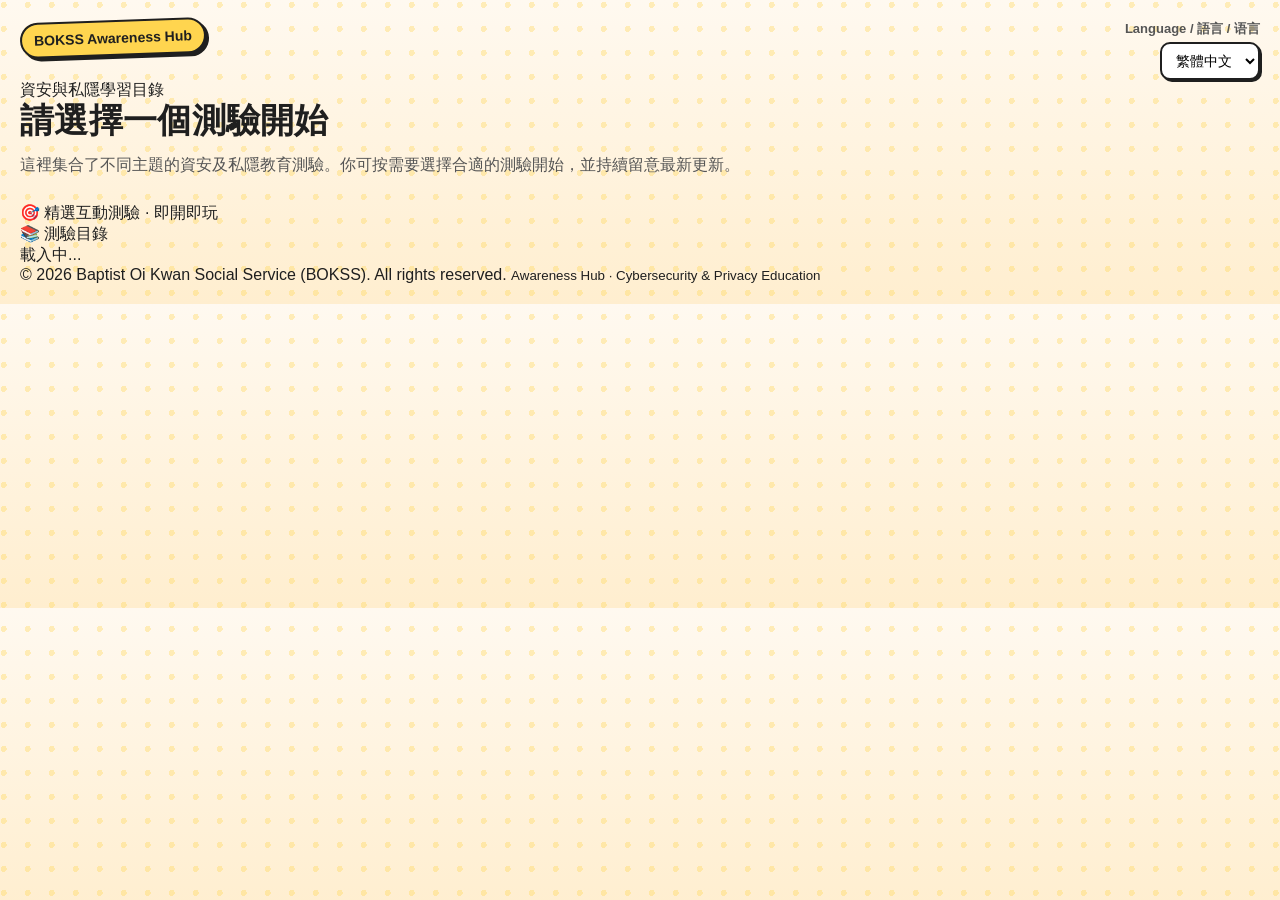
==== commit 0fd30b3a: "Update index.html" ====
--- a/index.html
+++ b/index.html
@@ -1,6 +1,7 @@
 <!DOCTYPE html>
 <html lang="zh-HK">
 <head>
+  <!-- HUB_FIXED_20260623_v5 -->
   <meta charset="UTF-8">
   <meta name="viewport" content="width=device-width, initial-scale=1.0">
   <title>BOKSS Awareness Hub</title>
@@ -26,18 +27,25 @@
       </div>
 
       <div class="subtitle" id="hubSubtitle">資安與私隱學習目錄</div>
-      <h1 id="hubTitle">請選擇一個測驗開始</h1>
+      <h1 class="hero-title" id="hubTitle">請選擇一個測驗開始</h1>
       <div class="intro" id="hubIntro">
         這裡集合了不同主題的資安及私隱教育測驗。你可按需要選擇合適的測驗開始，並持續留意最新更新。
       </div>
+
+      <div class="hero-highlight" id="hubHighlight">
+        🎯 精選互動測驗 · 即開即玩
+      </div>
     </div>
+
+    <div class="section-title" id="sectionTitle">📚 測驗目錄</div>
 
     <div id="quizList" class="quiz-list">
       <div class="loading-box" id="loadingBox">載入中...</div>
     </div>
 
     <div class="footer" id="hubFooter">
-      BOKSS Awareness Hub
+      © 2026 Baptist Oi Kwan Social Service (BOKSS). All rights reserved.
+      <small id="hubFooterSub">Awareness Hub · Cybersecurity & Privacy Education</small>
     </div>
   </div>
 
@@ -48,7 +56,9 @@
         subtitle: "資安與私隱學習目錄",
         title: "請選擇一個測驗開始",
         intro: "這裡集合了不同主題的資安及私隱教育測驗。你可按需要選擇合適的測驗開始，並持續留意最新更新。",
-        footer: "BOKSS Awareness Hub",
+        highlight: "🎯 精選互動測驗 · 即開即玩",
+        sectionTitle: "📚 測驗目錄",
+        footerSub: "Awareness Hub · 資安及私隱教育",
         start: "開始測驗",
         updated: "更新至",
         active: "進行中",
@@ -61,7 +71,9 @@
         subtitle: "信息安全与隐私学习目录",
         title: "请选择一个测验开始",
         intro: "这里集合了不同主题的信息安全与隐私教育测验。你可按需要选择合适的测验开始，并持续留意最新更新。",
-        footer: "BOKSS Awareness Hub",
+        highlight: "🎯 精选互动测验 · 即开即玩",
+        sectionTitle: "📚 测验目录",
+        footerSub: "Awareness Hub · 信息安全与隐私教育",
         start: "开始测验",
         updated: "更新至",
         active: "进行中",
@@ -74,7 +86,9 @@
         subtitle: "Cybersecurity & Privacy Learning Directory",
         title: "Choose a quiz to begin",
         intro: "This hub brings together different cybersecurity and privacy awareness quizzes. Pick a quiz to start and keep an eye on the latest updates.",
-        footer: "BOKSS Awareness Hub",
+        highlight: "🎯 Featured interactive quizzes · Start instantly",
+        sectionTitle: "📚 Quiz Directory",
+        footerSub: "Awareness Hub · Cybersecurity & Privacy Education",
         start: "Start Quiz",
         updated: "Updated",
         active: "Active",
@@ -124,7 +138,9 @@
       document.getElementById("hubSubtitle").innerText = t.subtitle;
       document.getElementById("hubTitle").innerText = t.title;
       document.getElementById("hubIntro").innerText = t.intro;
-      document.getElementById("hubFooter").innerText = t.footer;
+      document.getElementById("hubHighlight").innerText = t.highlight;
+      document.getElementById("sectionTitle").innerText = t.sectionTitle;
+      document.getElementById("hubFooterSub").innerText = t.footerSub;
       document.getElementById("langSelect").value = currentLang;
 
       const loadingBox = document.getElementById("loadingBox");
@@ -164,16 +180,27 @@
         const desc = getLangText(q.description);
         const lastModified = formatYearMonth(q.lastModified);
         const langParam = encodeURIComponent(currentLang);
-
-        card.innerHTML = `
+        const targetUrl = `${q.path}?lang=${langParam}`;
+
+        const cardHtml = `
           <div class="quiz-status">${t.active}</div>
-          <div class="quiz-title">${title}</div>
+
+          <a class="quiz-title-link" href="${targetUrltle">${title}</div>
+          </a>
+
           <div class="quiz-desc">${desc}</div>
+
           <div class="quiz-meta">${t.updated}：${lastModified || "-"}</div>
+
           <div class="quiz-actions">
-            <a class="start-btn" href="${q.path}?lang=${langParam}div>
+            <a class="start-btn" href="${targetUrl="open-icon">🚀</span>
+              <span>${t.start}</span>
+            </a>
+            <div class="quiz-url">${q.path}</div>
+          </div>
         `;
 
+        card.innerHTML = cardHtml;
         list.appendChild(card);
       });
     }
@@ -181,7 +208,10 @@
     async function loadQuizzes() {
       try {
         const res = await fetch("/quizzes.json");
-        if (!res.ok) throw new Error(`HTTP ${res.status}`);
+        if (!res.ok) {
+          throw new Error(`HTTP ${res.status}`);
+        }
+
         const data = await res.json();
         renderQuizzes(data);
       } catch (error) {
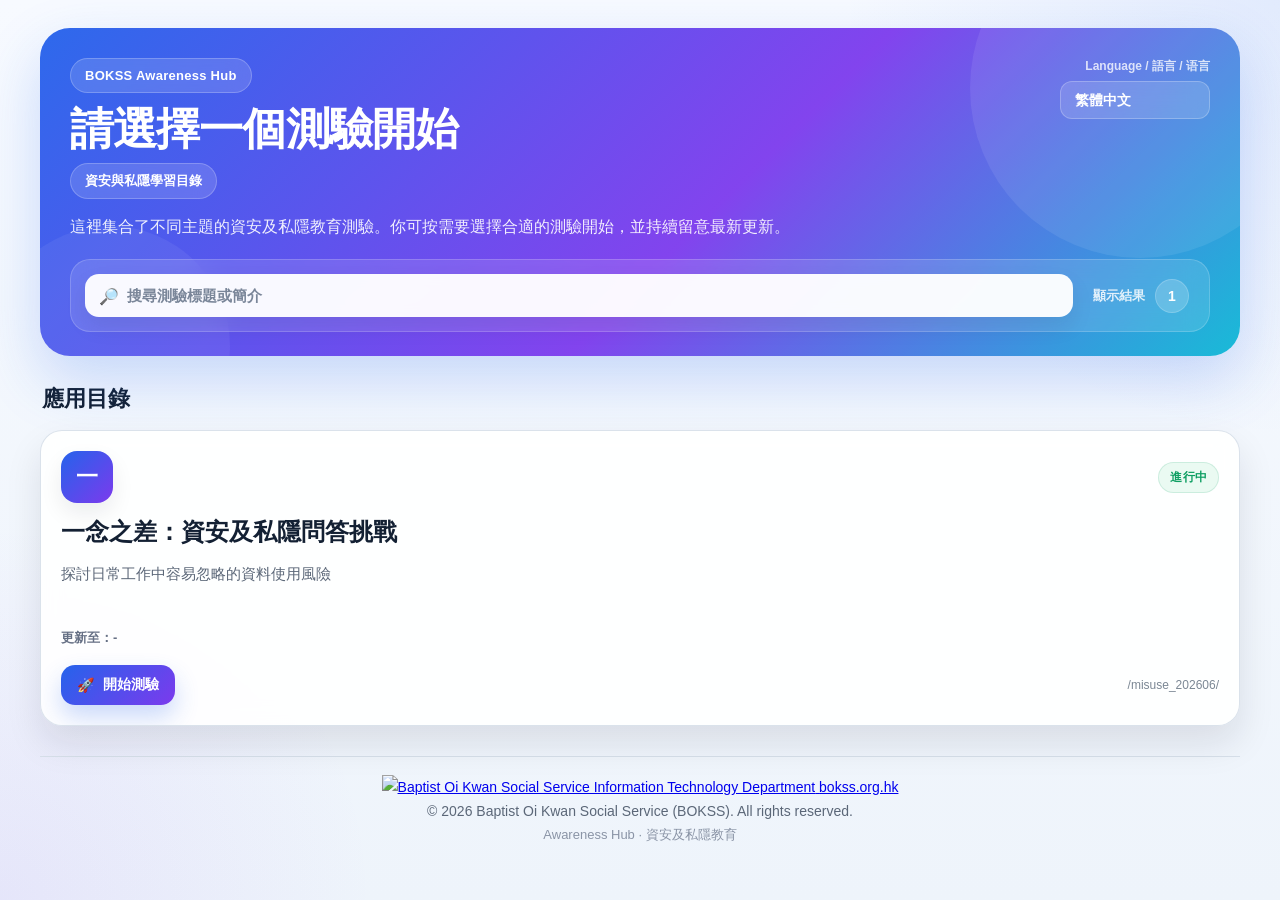
==== commit de6aa4d8: "Update index.html" ====
--- a/index.html
+++ b/index.html
@@ -1,24 +1,27 @@
 <!DOCTYPE html>
 <html lang="zh-HK">
 <head>
-  <!-- HUB_FIXED_20260623_v5 -->
+  <!-- HUB_LAUNCHER_20260624_v3 -->
   <meta charset="UTF-8">
   <meta name="viewport" content="width=device-width, initial-scale=1.0">
   <title>BOKSS Awareness Hub</title>
   <meta name="description" content="BOKSS Awareness Hub - 資安與私隱教育測驗目錄">
   <link rel="stylesheet" href="style.css">
+  <script src="hub.js" defer></script>
 </head>
 <body>
   <div class="page">
-    <div class="hero">
+    <header class="hero">
       <div class="topbar">
-        <div>
+        <div class="brand-wrap">
           <div class="badge" id="hubBadge">BOKSS Awareness Hub</div>
+          <h1 class="hero-title" id="hubTitle">請選擇一個測驗開始</h1>
+          <div class="hero-subtitle" id="hubSubtitle">資安與私隱學習目錄</div>
         </div>
 
         <div class="lang-box">
-          <div class="lang-label" id="langLabel">Language / 語言 / 语言</div>
-          <select id="langSelect">
+          <label class="lang-label" id="langLabel" for="langSelect">Language / 語言 / 语言</label>
+          <select id="langSelect" aria-label="Language selector">
             <option value="zh-HK">繁體中文</option>
             <option value="zh-CN">简体中文</option>
             <option value="en">English</option>
@@ -26,216 +29,69 @@
         </div>
       </div>
 
-      <div class="subtitle" id="hubSubtitle">資安與私隱學習目錄</div>
-      <h1 class="hero-title" id="hubTitle">請選擇一個測驗開始</h1>
-      <div class="intro" id="hubIntro">
+      <p class="intro" id="hubIntro">
         這裡集合了不同主題的資安及私隱教育測驗。你可按需要選擇合適的測驗開始，並持續留意最新更新。
+      </p>
+
+      <div class="search-panel">
+        <div class="search-input-wrap">
+          <span class="search-icon" aria-hidden="true">🔎</span>
+          <input
+            id="hubSearch"
+            class="search-input"
+            type="search"
+            placeholder="搜尋測驗標題或簡介"
+            autocomplete="off"
+          >
+        </div>
+
+        <div class="search-meta">
+          <span class="search-meta-label" id="resultCountLabel">顯示結果</span>
+          <span class="search-meta-value" id="resultCount">0</span>
+        </div>
+      </div>
+    </header>
+
+    <section class="launcher-section">
+      <div class="section-title" id="sectionTitle">應用目錄</div>
+
+      <div id="quizList" class="quiz-grid">
+        <div class="loading-box" id="loadingBox">載入中...</div>
+      </div>
+    </section>
+
+    <footer class="footer" id="hubFooter">
+      <div class="footer-brand-row">
+        <a
+          class="footer-brand-link"
+          href="https://bokss.org.hk"
+          target="_blank"
+          rel="noopener noreferrer"
+          aria-label="Visit BOKSS official website"
+        >
+          <img
+            src="ITD_Logo.png"
+            alt="Baptist Oi Kwan Social Service Information Technology Department"
+            class="footer-logo"
+          >
+        </a>
+
+        <a
+          class="footer-site-link"
+          href="https://bokss.org.hk"
+          target="_blank"
+          rel="noopener noreferrer"
+        >
+          bokss.org.hk
+        </a>
       </div>
 
-      <div class="hero-highlight" id="hubHighlight">
-        🎯 精選互動測驗 · 即開即玩
+      <div class="footer-copy">
+        © 2026 Baptist Oi Kwan Social Service (BOKSS). All rights reserved.
       </div>
-    </div>
 
-    <div class="section-title" id="sectionTitle">📚 測驗目錄</div>
-
-    <div id="quizList" class="quiz-list">
-      <div class="loading-box" id="loadingBox">載入中...</div>
-    </div>
-
-    <div class="footer" id="hubFooter">
-      © 2026 Baptist Oi Kwan Social Service (BOKSS). All rights reserved.
       <small id="hubFooterSub">Awareness Hub · Cybersecurity & Privacy Education</small>
-    </div>
+    </footer>
   </div>
-
-  <script>
-    const hubText = {
-      "zh-HK": {
-        badge: "BOKSS Awareness Hub",
-        subtitle: "資安與私隱學習目錄",
-        title: "請選擇一個測驗開始",
-        intro: "這裡集合了不同主題的資安及私隱教育測驗。你可按需要選擇合適的測驗開始，並持續留意最新更新。",
-        highlight: "🎯 精選互動測驗 · 即開即玩",
-        sectionTitle: "📚 測驗目錄",
-        footerSub: "Awareness Hub · 資安及私隱教育",
-        start: "開始測驗",
-        updated: "更新至",
-        active: "進行中",
-        empty: "目前尚未有可顯示的測驗。",
-        loading: "載入中...",
-        loadError: "未能載入測驗目錄。"
-      },
-      "zh-CN": {
-        badge: "BOKSS Awareness Hub",
-        subtitle: "信息安全与隐私学习目录",
-        title: "请选择一个测验开始",
-        intro: "这里集合了不同主题的信息安全与隐私教育测验。你可按需要选择合适的测验开始，并持续留意最新更新。",
-        highlight: "🎯 精选互动测验 · 即开即玩",
-        sectionTitle: "📚 测验目录",
-        footerSub: "Awareness Hub · 信息安全与隐私教育",
-        start: "开始测验",
-        updated: "更新至",
-        active: "进行中",
-        empty: "目前尚未有可显示的测验。",
-        loading: "加载中...",
-        loadError: "未能加载测验目录。"
-      },
-      "en": {
-        badge: "BOKSS Awareness Hub",
-        subtitle: "Cybersecurity & Privacy Learning Directory",
-        title: "Choose a quiz to begin",
-        intro: "This hub brings together different cybersecurity and privacy awareness quizzes. Pick a quiz to start and keep an eye on the latest updates.",
-        highlight: "🎯 Featured interactive quizzes · Start instantly",
-        sectionTitle: "📚 Quiz Directory",
-        footerSub: "Awareness Hub · Cybersecurity & Privacy Education",
-        start: "Start Quiz",
-        updated: "Updated",
-        active: "Active",
-        empty: "No quizzes are available at the moment.",
-        loading: "Loading...",
-        loadError: "Unable to load quiz directory."
-      }
-    };
-
-    let currentLang = "zh-HK";
-
-    function updateLanguageInUrl(lang) {
-      const url = new URL(window.location);
-      url.searchParams.set("lang", lang);
-      window.history.replaceState({}, "", url);
-    }
-
-    function getLangText(obj) {
-      if (!obj) return "";
-      return obj[currentLang] || obj["zh-HK"] || obj["en"] || "";
-    }
-
-    function formatYearMonth(lastModified) {
-      if (!lastModified) return "";
-
-      if (typeof lastModified === "string") {
-        return lastModified.slice(0, 7);
-      }
-
-      if (typeof lastModified === "object") {
-        if (lastModified.display) {
-          return String(lastModified.display).slice(0, 7);
-        }
-        if (lastModified.iso) {
-          return String(lastModified.iso).slice(0, 7);
-        }
-      }
-
-      return "";
-    }
-
-    function updateHubLanguageUI() {
-      const t = hubText[currentLang];
-      document.documentElement.lang = currentLang;
-      document.title = t.badge;
-      document.getElementById("hubBadge").innerText = t.badge;
-      document.getElementById("hubSubtitle").innerText = t.subtitle;
-      document.getElementById("hubTitle").innerText = t.title;
-      document.getElementById("hubIntro").innerText = t.intro;
-      document.getElementById("hubHighlight").innerText = t.highlight;
-      document.getElementById("sectionTitle").innerText = t.sectionTitle;
-      document.getElementById("hubFooterSub").innerText = t.footerSub;
-      document.getElementById("langSelect").value = currentLang;
-
-      const loadingBox = document.getElementById("loadingBox");
-      if (loadingBox) {
-        loadingBox.innerText = t.loading;
-      }
-    }
-
-    function sortQuizzes(quizzes) {
-      return [...quizzes].sort((a, b) => {
-        const aIso = (a.lastModified && (a.lastModified.iso || a.lastModified.display || a.lastModified)) || "";
-        const bIso = (b.lastModified && (b.lastModified.iso || b.lastModified.display || b.lastModified)) || "";
-        return String(bIso).localeCompare(String(aIso));
-      });
-    }
-
-    function renderQuizzes(quizzes) {
-      const list = document.getElementById("quizList");
-      const t = hubText[currentLang];
-      list.innerHTML = "";
-
-      const activeQuizzes = sortQuizzes(quizzes).filter(q => q.status === "active");
-
-      if (!activeQuizzes.length) {
-        const emptyBox = document.createElement("div");
-        emptyBox.className = "empty-box";
-        emptyBox.innerText = t.empty;
-        list.appendChild(emptyBox);
-        return;
-      }
-
-      activeQuizzes.forEach(q => {
-        const card = document.createElement("div");
-        card.className = "quiz-card";
-
-        const title = getLangText(q.title);
-        const desc = getLangText(q.description);
-        const lastModified = formatYearMonth(q.lastModified);
-        const langParam = encodeURIComponent(currentLang);
-        const targetUrl = `${q.path}?lang=${langParam}`;
-
-        const cardHtml = `
-          <div class="quiz-status">${t.active}</div>
-
-          <a class="quiz-title-link" href="${targetUrltle">${title}</div>
-          </a>
-
-          <div class="quiz-desc">${desc}</div>
-
-          <div class="quiz-meta">${t.updated}：${lastModified || "-"}</div>
-
-          <div class="quiz-actions">
-            <a class="start-btn" href="${targetUrl="open-icon">🚀</span>
-              <span>${t.start}</span>
-            </a>
-            <div class="quiz-url">${q.path}</div>
-          </div>
-        `;
-
-        card.innerHTML = cardHtml;
-        list.appendChild(card);
-      });
-    }
-
-    async function loadQuizzes() {
-      try {
-        const res = await fetch("/quizzes.json");
-        if (!res.ok) {
-          throw new Error(`HTTP ${res.status}`);
-        }
-
-        const data = await res.json();
-        renderQuizzes(data);
-      } catch (error) {
-        const list = document.getElementById("quizList");
-        list.innerHTML = `<div class="error-box">${hubText[currentLang].loadError}</div>`;
-        console.error(error);
-      }
-    }
-
-    document.getElementById("langSelect").addEventListener("change", function () {
-      currentLang = this.value;
-      updateLanguageInUrl(currentLang);
-      updateHubLanguageUI();
-      loadQuizzes();
-    });
-
-    const urlLang = new URLSearchParams(window.location.search).get("lang");
-    const supported = ["zh-HK", "zh-CN", "en"];
-    if (supported.includes(urlLang)) {
-      currentLang = urlLang;
-    }
-
-    updateHubLanguageUI();
-    loadQuizzes();
-  </script>
 </body>
 </html>
--- a/style.css
+++ b/style.css
@@ -1,800 +1,548 @@
-
 :root {
-  --ink: #1f1f1f;
-  --bg1: #fff9f0;
-  --bg2: #ffeecf;
-  --card: #ffffff;
-  --yellow: #ffd54f;
-  --red: #ff6b6b;
-  --blue: #5da9ff;
-  --green: #60d394;
-  --purple: #9a7cff;
-  --grey: #eef2f7;
-  --shadow: 0 8px 0 #1f1f1f;
-  --radius: 18px;
+  --bg: #eef4fb;
+  --bg-2: #f7faff;
+  --panel: rgba(255, 255, 255, 0.92);
+  --panel-solid: #ffffff;
+  --ink: #132033;
+  --ink-soft: #5b6778;
+  --line: #d7e0ea;
+
+  --brand: #2563eb;
+  --brand-2: #7c3aed;
+  --brand-3: #06b6d4;
+  --brand-soft: #eff6ff;
+
+  --success: #0f9f63;
+  --success-soft: #eafaf2;
+
+  --shadow-xl: 0 26px 60px rgba(17, 24, 39, 0.16);
+  --shadow-lg: 0 18px 36px rgba(17, 24, 39, 0.10);
+  --shadow-md: 0 10px 22px rgba(17, 24, 39, 0.08);
+
+  --radius-xl: 28px;
+  --radius-lg: 22px;
+  --radius-md: 16px;
+  --radius-sm: 12px;
 }
 
 * {
   box-sizing: border-box;
 }
 
+html {
+  scroll-behavior: smooth;
+}
+
 body {
+  margin: 0;
   font-family: Arial, sans-serif;
+  color: var(--ink);
   background:
-    radial-gradient(circle at 15% 20%, rgba(255, 213, 79, 0.35) 0, rgba(255, 213, 79, 0.35) 3px, transparent 3px) 0 0 / 24px 24px,
-    linear-gradient(180deg, var(--bg1), var(--bg2));
-  margin: 0;
-  padding: 20px;
-  color: var(--ink);
-}
-
-.card {
-  background: var(--card);
-  padding: 28px;
-  border-radius: var(--radius);
-  max-width: 960px;
-  margin: 24px auto;
-  border: 3px solid var(--ink);
-  box-shadow: var(--shadow);
+    radial-gradient(circle at top right, rgba(37, 99, 235, 0.10), transparent 28%),
+    radial-gradient(circle at bottom left, rgba(124, 58, 237, 0.08), transparent 24%),
+    linear-gradient(180deg, var(--bg-2) 0%, var(--bg) 100%);
+  min-height: 100vh;
+  padding: 28px 18px 36px;
+}
+
+.page {
+  max-width: 1200px;
+  margin: 0 auto;
+}
+
+/* =========================
+   HERO / HEADER
+========================= */
+
+.hero {
   position: relative;
   overflow: hidden;
-  transition: 0.2s ease;
-}
-
-.card::after {
+  border-radius: 30px;
+  padding: 30px 30px 24px;
+  margin-bottom: 28px;
+  background:
+    linear-gradient(135deg, rgba(37, 99, 235, 0.96) 0%, rgba(124, 58, 237, 0.95) 56%, rgba(6, 182, 212, 0.92) 100%);
+  color: #fff;
+  box-shadow: 0 24px 58px rgba(37, 99, 235, 0.22);
+}
+
+.hero::before {
   content: "";
   position: absolute;
-  right: -40px;
-  top: -40px;
-  width: 180px;
-  height: 180px;
-  background: radial-gradient(circle, rgba(255, 213, 79, 0.22) 0%, rgba(255, 213, 79, 0.07) 45%, rgba(255,255,255,0) 70%);
+  width: 340px;
+  height: 340px;
+  top: -110px;
+  right: -70px;
+  border-radius: 50%;
+  background: rgba(255, 255, 255, 0.08);
   pointer-events: none;
 }
 
+.hero::after {
+  content: "";
+  position: absolute;
+  width: 240px;
+  height: 240px;
+  left: -50px;
+  bottom: -110px;
+  border-radius: 50%;
+  background: rgba(255, 255, 255, 0.06);
+  pointer-events: none;
+}
+
 .topbar {
+  position: relative;
+  z-index: 2;
   display: flex;
   justify-content: space-between;
   align-items: flex-start;
+  gap: 18px;
+  flex-wrap: wrap;
+  margin-bottom: 14px;
+}
+
+.brand-wrap {
+  min-width: 0;
+}
+
+.badge {
+  display: inline-flex;
+  align-items: center;
+  gap: 8px;
+  padding: 9px 14px;
+  border-radius: 999px;
+  font-size: 13px;
+  font-weight: 800;
+  letter-spacing: 0.02em;
+  color: #fff;
+  background: rgba(255, 255, 255, 0.14);
+  border: 1px solid rgba(255, 255, 255, 0.22);
+  backdrop-filter: blur(10px);
+  margin-bottom: 12px;
+}
+
+.hero-title {
+  position: relative;
+  z-index: 2;
+  margin: 0 0 10px 0;
+  max-width: 760px;
+  font-size: 44px;
+  line-height: 1.08;
+  font-weight: 800;
+  letter-spacing: -0.02em;
+}
+
+.hero-subtitle {
+  position: relative;
+  z-index: 2;
+  display: inline-flex;
+  align-items: center;
+  padding: 8px 14px;
+  border-radius: 999px;
+  font-size: 13px;
+  font-weight: 800;
+  color: #fff;
+  background: rgba(255, 255, 255, 0.14);
+  border: 1px solid rgba(255, 255, 255, 0.22);
+  backdrop-filter: blur(10px);
+}
+
+.lang-box {
+  position: relative;
+  z-index: 2;
+  text-align: right;
+}
+
+.lang-label {
+  display: block;
+  font-size: 12px;
+  font-weight: 700;
+  color: rgba(255, 255, 255, 0.78);
+  margin-bottom: 6px;
+}
+
+select {
+  appearance: none;
+  min-width: 150px;
+  border: 1px solid rgba(255, 255, 255, 0.24);
+  background: rgba(255, 255, 255, 0.14);
+  color: #fff;
+  font-size: 14px;
+  font-weight: 700;
+  padding: 10px 14px;
+  border-radius: 12px;
+  outline: none;
+  backdrop-filter: blur(10px);
+}
+
+select option {
+  color: #111827;
+}
+
+.intro {
+  position: relative;
+  z-index: 2;
+  max-width: 820px;
+  margin: 0 0 18px 0;
+  font-size: 16px;
+  line-height: 1.8;
+  color: rgba(255, 255, 255, 0.9);
+}
+
+/* =========================
+   SEARCH PANEL
+========================= */
+
+.search-panel {
+  position: relative;
+  z-index: 2;
+  display: grid;
+  grid-template-columns: 1fr auto;
+  gap: 14px;
+  align-items: center;
+  background: rgba(255, 255, 255, 0.12);
+  border: 1px solid rgba(255, 255, 255, 0.18);
+  border-radius: 20px;
+  padding: 14px;
+  backdrop-filter: blur(12px);
+}
+
+.search-input-wrap {
+  position: relative;
+}
+
+.search-icon {
+  position: absolute;
+  left: 14px;
+  top: 50%;
+  transform: translateY(-50%);
+  font-size: 16px;
+  opacity: 0.9;
+}
+
+.search-input {
+  width: 100%;
+  border: none;
+  outline: none;
+  border-radius: 14px;
+  padding: 13px 14px 13px 42px;
+  font-size: 15px;
+  font-weight: 600;
+  color: var(--ink);
+  background: rgba(255, 255, 255, 0.96);
+  box-shadow: var(--shadow-md);
+}
+
+.search-input::placeholder {
+  color: #7a8699;
+  font-weight: 600;
+}
+
+.search-meta {
+  display: flex;
+  align-items: center;
+  gap: 10px;
+  padding: 0 6px;
+  color: #fff;
+  font-weight: 700;
+}
+
+.search-meta-label {
+  font-size: 13px;
+  opacity: 0.84;
+}
+
+.search-meta-value {
+  display: inline-flex;
+  align-items: center;
+  justify-content: center;
+  min-width: 34px;
+  height: 34px;
+  border-radius: 999px;
+  background: rgba(255, 255, 255, 0.18);
+  border: 1px solid rgba(255, 255, 255, 0.18);
+  font-size: 14px;
+  font-weight: 800;
+}
+
+/* =========================
+   SECTION
+========================= */
+
+.launcher-section {
+  margin-top: 6px;
+}
+
+.section-title {
+  margin: 2px 2px 16px;
+  font-size: 22px;
+  font-weight: 800;
+  color: var(--ink);
+}
+
+/* =========================
+   GRID / TILES
+========================= */
+
+.quiz-grid {
+  display: grid;
+  grid-template-columns: repeat(auto-fit, minmax(285px, 1fr));
+  gap: 20px;
+}
+
+.quiz-card {
+  position: relative;
+  overflow: hidden;
+  background: var(--panel);
+  backdrop-filter: blur(10px);
+  border: 1px solid rgba(215, 224, 234, 0.92);
+  border-radius: var(--radius-lg);
+  box-shadow: var(--shadow-lg);
+  padding: 20px;
+  display: flex;
+  flex-direction: column;
+  gap: 14px;
+  min-height: 250px;
+  transition:
+    transform 0.18s ease,
+    box-shadow 0.18s ease,
+    border-color 0.18s ease;
+}
+
+.quiz-card:hover {
+  transform: translateY(-4px);
+  box-shadow: 0 22px 42px rgba(17, 24, 39, 0.13);
+  border-color: rgba(37, 99, 235, 0.18);
+}
+
+.quiz-card-top {
+  display: flex;
+  align-items: center;
+  justify-content: space-between;
+  gap: 12px;
+}
+
+.quiz-icon {
+  width: 52px;
+  height: 52px;
+  border-radius: 16px;
+  display: inline-flex;
+  align-items: center;
+  justify-content: center;
+  font-size: 22px;
+  font-weight: 800;
+  color: #fff;
+  box-shadow: var(--shadow-md);
+  flex-shrink: 0;
+}
+
+.quiz-status {
+  display: inline-flex;
+  align-items: center;
+  gap: 6px;
+  width: fit-content;
+  padding: 6px 11px;
+  border-radius: 999px;
+  background: var(--success-soft);
+  color: var(--success);
+  border: 1px solid rgba(15, 159, 99, 0.14);
+  font-size: 12px;
+  font-weight: 800;
+  letter-spacing: 0.02em;
+}
+
+.quiz-title-link {
+  text-decoration: none;
+  color: inherit;
+}
+
+.quiz-title-link:hover .quiz-title {
+  color: var(--brand);
+}
+
+.quiz-title {
+  margin: 0;
+  font-size: 24px;
+  line-height: 1.22;
+  font-weight: 800;
+  color: var(--ink);
+  transition: color 0.18s ease;
+}
+
+.quiz-desc {
+  color: var(--ink-soft);
+  line-height: 1.75;
+  font-size: 15px;
+  min-height: 54px;
+}
+
+.quiz-meta {
+  font-size: 13px;
+  color: #667085;
+  font-weight: 700;
+}
+
+.quiz-actions {
+  margin-top: auto;
+  display: flex;
+  justify-content: space-between;
+  align-items: center;
   gap: 12px;
   flex-wrap: wrap;
-}
-
-.badge {
-  display: inline-block;
-  background: var(--yellow);
-  color: var(--ink);
+  padding-top: 4px;
+}
+
+.start-btn {
+  display: inline-flex;
+  align-items: center;
+  gap: 9px;
+  text-decoration: none;
+  border: none;
+  border-radius: 14px;
+  padding: 11px 16px;
   font-size: 14px;
-  padding: 8px 12px;
-  border-radius: 999px;
-  margin-bottom: 12px;
-  font-weight: bold;
-  border: 2px solid var(--ink);
-  box-shadow: 3px 3px 0 var(--ink);
-  transform: rotate(-2deg);
-}
-
-.lang-box {
-  text-align: right;
-  position: relative;
-  z-index: 2;
-}
-
-.lang-label {
+  font-weight: 800;
+  color: #fff;
+  background: linear-gradient(135deg, var(--brand) 0%, var(--brand-2) 100%);
+  box-shadow: 0 12px 24px rgba(37, 99, 235, 0.24);
+  transition:
+    transform 0.18s ease,
+    box-shadow 0.18s ease,
+    filter 0.18s ease;
+}
+
+.start-btn:hover {
+  transform: translateY(-1px);
+  box-shadow: 0 16px 30px rgba(37, 99, 235, 0.3);
+  filter: brightness(1.03);
+}
+
+.open-icon {
+  display: inline-flex;
+  align-items: center;
+  justify-content: center;
+  font-size: 14px;
+  line-height: 1;
+}
+
+.quiz-url {
+  font-size: 12px;
+  color: #7b8794;
+  word-break: break-all;
+}
+
+/* =========================
+   STATES
+========================= */
+
+.loading-box,
+.empty-box,
+.error-box {
+  grid-column: 1 / -1;
+  border-radius: 18px;
+  padding: 20px 18px;
+  box-shadow: var(--shadow-md);
+  font-weight: 700;
+}
+
+.loading-box,
+.empty-box {
+  background: var(--panel-solid);
+  border: 1px dashed #d0d9e5;
+  color: var(--ink-soft);
+}
+
+.error-box {
+  background: #fff1f2;
+  border: 1px solid #fecdd3;
+  color: #be123c;
+}
+
+/* =========================
+   FOOTER
+========================= */
+
+.footer {
+  margin-top: 30px;
+  padding-top: 18px;
+  border-top: 1px solid var(--line);
+  text-align: center;
+  color: var(--ink-soft);
+  font-size: 14px;
+  line-height: 1.75;
+}
+
+.footer small {
+  display: block;
+  color: #8a94a6;
   font-size: 13px;
-  color: #555;
-  margin-bottom: 4px;
-  font-weight: bold;
-}
-
-select {
-  padding: 8px 10px;
-  border-radius: 10px;
-  border: 2px solid var(--ink);
-  font-size: 14px;
-  background: white;
-  box-shadow: 2px 2px 0 var(--ink);
-}
-
-.hero-subtitle {
-  display: inline-block;
-  background: #fff;
-  border: 2px solid var(--ink);
-  border-radius: 12px;
-  padding: 8px 12px;
-  box-shadow: 3px 3px 0 var(--ink);
-  margin-bottom: 14px;
-  font-weight: bold;
-  color: #444;
-}
-
-h1 {
-  margin: 0 0 12px 0;
-  font-size: 34px;
-  line-height: 1.12;
-  letter-spacing: 0.3px;
-  position: relative;
-  z-index: 2;
-}
-
-.intro {
-  font-size: 16px;
-  line-height: 1.75;
-  color: #555;
-  margin-bottom: 24px;
-  position: relative;
-  z-index: 2;
-}
-
-.meta {
-  font-size: 14px;
-  color: #666;
-  margin-bottom: 8px;
-  font-weight: bold;
-}
-
-.question-title {
-  font-size: 26px;
-  margin: 0 0 10px 0;
-  line-height: 1.3;
-}
-
-.scenario {
-  font-size: 20px;
-  line-height: 1.65;
-  margin-bottom: 14px;
-}
-
-.story-card {
-  display: none;
-  background: #f9fbff;
-  border: 3px solid var(--ink);
-  border-radius: 16px;
-  padding: 18px;
-  margin-bottom: 18px;
-  box-shadow: 5px 5px 0 var(--ink);
-  position: relative;
-}
-
-.story-label {
-  display: inline-block;
-  font-size: 13px;
-  padding: 5px 10px;
-  border-radius: 999px;
-  background: var(--blue);
-  color: #fff;
-  margin-bottom: 10px;
-  font-weight: bold;
-  border: 2px solid var(--ink);
-  box-shadow: 2px 2px 0 var(--ink);
-}
-
-.story-title {
-  font-size: 22px;
-  font-weight: bold;
-  margin-bottom: 14px;
-}
-
-.dialogue-wrap {
-  display: flex;
-  align-items: flex-start;
-  gap: 10px;
-  margin-bottom: 12px;
-  opacity: 0;
-  animation: bubbleIn 0.35s ease forwards;
-}
-
-.dialogue-wrap.right {
-  flex-direction: row-reverse;
-}
-
-.avatar {
-  width: 44px;
-  height: 44px;
-  min-width: 44px;
-  border-radius: 50%;
-  border: 3px solid var(--ink);
-  background: #fff;
-  display: flex;
-  align-items: center;
-  justify-content: center;
-  font-size: 24px;
-  box-shadow: 3px 3px 0 var(--ink);
-}
-
-.bubble {
-  max-width: calc(100% - 60px);
-  background: #fff;
-  border: 3px solid var(--ink);
-  border-radius: 16px;
-  padding: 10px 12px;
-  box-shadow: 3px 3px 0 var(--ink);
-  position: relative;
-}
-
-.dialogue-wrap.left .bubble::before {
-  content: "";
-  position: absolute;
-  left: -10px;
-  top: 14px;
-  width: 14px;
-  height: 14px;
-  background: #fff;
-  border-left: 3px solid var(--ink);
-  border-bottom: 3px solid var(--ink);
-  transform: rotate(45deg);
-}
-
-.dialogue-wrap.right .bubble::before {
-  content: "";
-  position: absolute;
-  right: -10px;
-  top: 14px;
-  width: 14px;
-  height: 14px;
-  background: #fff;
-  border-right: 3px solid var(--ink);
-  border-top: 3px solid var(--ink);
-  transform: rotate(45deg);
-}
-
-.speaker {
-  font-size: 13px;
-  font-weight: bold;
-  margin-bottom: 6px;
-  color: #4b5563;
-}
-
-.bubble-text {
-  line-height: 1.75;
-  color: #333;
-}
-
-.question-type {
-  display: inline-block;
-  font-size: 13px;
-  padding: 5px 10px;
-  border-radius: 999px;
-  background: var(--grey);
-  color: #4a5568;
-  margin-bottom: 14px;
-  border: 2px solid var(--ink);
-  box-shadow: 2px 2px 0 var(--ink);
-  font-weight: bold;
-}
-
-.question-hint {
-  font-size: 14px;
-  color: #555;
-  margin-bottom: 12px;
-  font-weight: bold;
-}
-
-.content-anim {
-  animation: slideFadeIn 0.35s ease;
-}
-
-.option-btn {
-  width: 100%;
-  padding: 14px;
-  margin: 8px 0;
-  border-radius: 14px;
-  border: 3px solid var(--ink);
-  background: #fff;
-  cursor: pointer;
-  font-size: 17px;
-  transition: transform 0.18s ease, box-shadow 0.18s ease, background 0.18s ease, border-color 0.18s ease;
-  text-align: left;
-  display: flex;
-  align-items: flex-start;
-  gap: 10px;
-  box-shadow: 4px 4px 0 var(--ink);
-}
-
-.option-btn:hover {
-  transform: translate(-1px, -1px);
-  box-shadow: 5px 5px 0 var(--ink);
-  background: #fffdf8;
-}
-
-.option-btn:disabled {
-  cursor: default;
-  opacity: 0.98;
-}
-
-.option-letter {
-  font-weight: bold;
-  min-width: 26px;
-}
-
-.option-selected {
-  border-color: #005fcc;
-  background: #cde3ff;
-  animation: selectedPulse 0.22s ease;
-}
-
-.option-correct {
-  border-color: #0b7a2c;
-  background: #dff7e6;
-}
-
-.option-wrong {
-  border-color: #b42318;
-  background: #ffe3e0;
-}
-
-.answer-action {
-  margin-top: 14px;
-  margin-bottom: 8px;
-}
-
-.action-btn {
-  padding: 12px 18px;
-  border-radius: 12px;
-  border: 3px solid var(--ink);
-  cursor: pointer;
-  font-size: 15px;
-  background: var(--blue);
-  color: white;
-  box-shadow: 4px 4px 0 var(--ink);
-  font-weight: bold;
-  transition: transform 0.18s ease;
-}
-
-.action-btn:hover {
-  transform: translate(-1px, -1px);
-}
-
-.action-btn:disabled {
-  background: #9bbfe3;
-  cursor: not-allowed;
-}
-
-.result {
-  margin-top: 22px;
-  padding: 16px;
-  border-radius: 14px;
-  line-height: 1.85;
-  font-size: 16px;
-  display: none;
-  border: 3px solid var(--ink);
-  box-shadow: 4px 4px 0 var(--ink);
-}
-
-.correct {
-  background: #dff7e6;
-  color: #135626;
-  display: block;
-}
-
-.wrong {
-  background: #ffe3e0;
-  color: #7a1e18;
-  display: block;
-}
-
-.info {
-  background: #eef6ff;
-  color: #163b63;
-  display: block;
-}
-
-.result-pop {
-  animation: popIn 0.30s ease;
-}
-
-.result-shake {
-  animation: shakeX 0.32s ease;
-}
-
-.final-enter {
-  animation: finalEnter 0.45s ease;
-}
-
-.reminder {
-  margin-top: 8px;
-  font-weight: bold;
-}
-
-/* -----------------------------
-   簡潔結果頁－核心結果
------------------------------ */
-.result-hero-simple {
-  display: grid;
-  grid-template-columns: 132px 1fr;
-  gap: 18px;
-  align-items: center;
-  background: linear-gradient(180deg, #f7fbff 0%, #eef6ff 100%);
-  border: 3px solid var(--ink);
-  border-radius: 22px;
-  box-shadow: 4px 4px 0 var(--ink);
-  padding: 16px;
-  margin-top: 14px;
-}
-
-.result-badge-core {
-  background: #ffffff;
-  border: 3px solid var(--ink);
-  border-radius: 18px;
-  box-shadow: 3px 3px 0 var(--ink);
-  padding: 10px;
-  text-align: center;
-}
-
-.result-badge-core img {
-  width: 100%;
-  max-width: 100px;
-  display: block;
-  margin: 0 auto;
-  object-fit: contain;
-}
-
-.result-core-meta {
-  min-width: 0;
-}
-
-.result-heading {
-  font-size: 28px;
-  font-weight: 900;
-  line-height: 1.15;
-  margin: 0 0 12px 0;
-}
-
-.result-score-inline {
-  font-size: 22px;
-  font-weight: bold;
-  margin-bottom: 10px;
-}
-
-.result-score-inline .score-number {
-  color: var(--red);
-  font-size: 38px;
-  font-weight: 900;
-}
-
-.result-level-pill {
-  display: inline-flex;
-  align-items: center;
-  gap: 10px;
-  background: linear-gradient(135deg, #fffef8 0%, #ffe7a8 35%, #ffd54f 100%);
-  border: 4px solid var(--ink);
-  border-radius: 999px;
-  box-shadow: 0 6px 0 var(--ink), 0 0 0 3px #fff;
-  padding: 10px 16px;
-  font-size: 20px;
-  font-weight: 900;
-  margin-bottom: 12px;
-}
-
-.result-level-pill img {
-  width: 38px;
-  height: 38px;
-  object-fit: contain;
-}
-
-.result-short-summary {
-  font-size: 18px;
-  line-height: 1.55;
-  font-weight: bold;
-}
-
-.result-cta {
-  display: grid;
-  grid-template-columns: 1fr 1fr;
-  gap: 12px;
-  margin-top: 18px;
-}
-
-.result-cta .cta-btn,
-.result-secondary-actions .secondary-btn,
-.result-more details summary {
-  appearance: none;
-  border: 3px solid var(--ink);
-  border-radius: 14px;
-  box-shadow: 4px 4px 0 var(--ink);
-  font-size: 16px;
-  font-weight: bold;
-  padding: 12px 14px;
-  cursor: pointer;
-  background: #fff;
-  color: var(--ink);
-}
-
-.result-cta .cta-primary {
-  background: var(--blue);
-  color: #fff;
-}
-
-.result-cta .cta-secondary {
-  background: #fff;
-}
-
-.result-cta .cta-btn:hover,
-.result-secondary-actions .secondary-btn:hover,
-.result-more details summary:hover {
-  transform: translate(-1px, -1px);
-}
-
-.result-more {
-  margin-top: 14px;
-}
-
-.result-more details {
-  border: 2px dashed var(--ink);
-  border-radius: 14px;
-  background: #fff;
-  padding: 10px 12px 12px;
-}
-
-.result-more details summary {
-  list-style: none;
-  display: inline-block;
-  background: var(--grey);
-  box-shadow: 3px 3px 0 var(--ink);
-}
-
-.result-more details summary::-webkit-details-marker {
-  display: none;
-}
-
-.result-detail-copy {
-  margin-top: 16px;
-  background: #f9fbff;
-  border: 2px solid var(--ink);
-  border-radius: 12px;
-  padding: 12px 14px;
-  line-height: 1.75;
-}
-
-.result-secondary-actions {
-  display: flex;
-  flex-wrap: wrap;
-  gap: 10px;
-  margin-top: 14px;
-}
-
-.secondary-btn.share {
-  background: #25D366;
-  color: #fff;
-}
-
-.secondary-btn.download {
-  background: #ffffff;
-}
-
-.secondary-btn.copy {
-  background: var(--grey);
-}
-
-.result-helper-text {
-  margin-top: 12px;
-  font-size: 13px;
-  color: #5a5a5a;
-  line-height: 1.65;
-}
-
-/* 舊分享卡預覽及大分享區一律不再用 */
-.share-box,
-.share-card-preview,
-.share-card-inner,
-.share-card-grid,
-.share-card-badge-wrap,
-.share-card-footer,
-.share-title,
-.share-text,
-.share-actions,
-.share-btn,
-.share-note,
-.ig-hint,
-.copy-msg,
-.level-badge,
-.result-hero,
-.result-badge-panel,
-.result-details,
-.result-score-line,
-.result-score-number,
-.encouragement-box {
-  /* 仍可被 JS 生成舊結構時 fallback 使用，但新版結果頁不依賴 */
-}
-
-.controls {
-  display: flex;
-  justify-content: flex-end;
-  gap: 10px;
-  margin-top: 24px;
-  flex-wrap: wrap;
-}
-
-.nav-btn {
-  min-width: 150px;
-  padding: 12px;
-  border-radius: 12px;
-  border: 3px solid var(--ink);
-  cursor: pointer;
-  font-size: 16px;
-  font-weight: bold;
-  box-shadow: 4px 4px 0 var(--ink);
-  transition: transform 0.18s ease;
-}
-
-.nav-btn.primary {
-  background: var(--red);
-  color: white;
-}
-
-.nav-btn.primary:hover {
-  transform: translate(-1px, -1px);
-}
-
-.nav-btn.cta-glow {
-  animation: ctaPulse 1.2s infinite;
-}
-
-.summary {
-  margin-top: 24px;
-  font-size: 15px;
-  color: #555;
-  text-align: right;
-  font-weight: bold;
-}
-
-.footer-note {
-  margin-top: 24px;
-  font-size: 14px;
-  color: #666;
-  text-align: center;
-  border-top: 2px dashed #ccc;
-  padding-top: 16px;
-  font-weight: bold;
-}
-
-/* Final mode：手機優先，第一屏直接見結果 */
-.card.final-mode .topbar,
-.card.final-mode .hero-subtitle,
-.card.final-mode .intro,
-.card.final-mode .meta,
-.card.final-mode .story-card,
-.card.final-mode .question-type,
-.card.final-mode .question-hint,
-.card.final-mode #answers,
-.card.final-mode #answerAction,
-.card.final-mode #result,
-.card.final-mode .summary,
-.card.final-mode .footer-note {
-  display: none !important;
-}
-
-.card.final-mode #question {
-  display: none !important;
-}
-
-.card.final-mode .question-title {
-  margin-top: 0;
-  margin-bottom: 10px;
-  font-size: 28px;
-  text-align: center;
-  animation: slideFadeIn 0.28s ease;
-}
-
-.card.final-mode #finalResult {
-  display: block !important;
-  margin-top: 4px;
-  max-width: 820px;
-  margin-left: auto;
-  margin-right: auto;
-  padding: 0;
-  border: none;
-  box-shadow: none;
-  background: transparent;
-}
-
-.card.final-mode .controls {
-  display: none !important;
-}
-
-@keyframes slideFadeIn {
-  from { opacity: 0; transform: translateX(14px); }
-  to { opacity: 1; transform: translateX(0); }
-}
-
-@keyframes popIn {
-  0% { transform: scale(0.96); opacity: 0.7; }
-  70% { transform: scale(1.03); opacity: 1; }
-  100% { transform: scale(1); }
-}
-
-@keyframes shakeX {
-  0%, 100% { transform: translateX(0); }
-  20% { transform: translateX(-4px); }
-  40% { transform: translateX(4px); }
-  60% { transform: translateX(-3px); }
-  80% { transform: translateX(3px); }
-}
-
-@keyframes finalEnter {
-  from { opacity: 0; transform: translateY(18px); }
-  to { opacity: 1; transform: translateY(0); }
-}
-
-@keyframes bubbleIn {
-  from { opacity: 0; transform: translateY(10px) scale(0.98); }
-  to { opacity: 1; transform: translateY(0) scale(1); }
-}
-
-@keyframes selectedPulse {
-  0% { transform: scale(0.98); }
-  70% { transform: scale(1.01); }
-  100% { transform: scale(1); }
-}
-
-@keyframes ctaPulse {
-  0% { transform: scale(1); }
-  50% { transform: scale(1.03); }
-  100% { transform: scale(1); }
+}
+
+/* =========================
+   RESPONSIVE
+========================= */
+
+@media (max-width: 920px) {
+  .hero-title {
+    font-size: 38px;
+  }
 }
 
 @media (max-width: 720px) {
-  h1 { font-size: 28px; }
-  .question-title { font-size: 22px; }
-  .scenario { font-size: 18px; }
-  .option-btn { font-size: 16px; }
-  .lang-box { text-align: left; }
-  .story-title { font-size: 20px; }
-  .bubble { max-width: calc(100% - 54px); }
-  .controls { justify-content: stretch; }
-  .nav-btn { width: 100%; }
-
-  .card.final-mode {
-    padding: 20px 16px 18px;
-  }
-
-  .result-hero-simple {
+  body {
+    padding: 18px 14px 30px;
+  }
+
+  .hero {
+    border-radius: 24px;
+    padding: 22px 18px 20px;
+  }
+
+  .lang-box {
+    text-align: left;
+  }
+
+  .hero-title {
+    font-size: 30px;
+  }
+
+  .intro {
+    font-size: 15px;
+  }
+
+  .search-panel {
     grid-template-columns: 1fr;
-    text-align: center;
-    gap: 14px;
-  }
-
-  .result-badge-core {
-    max-width: 160px;
-    margin: 0 auto;
-  }
-
-  .result-heading {
-    font-size: 24px;
-  }
-
-  .result-score-inline {
+    align-items: stretch;
+  }
+
+  .search-meta {
+    justify-content: space-between;
+    padding: 0;
+  }
+
+  .section-title {
     font-size: 20px;
   }
 
-  .result-score-inline .score-number {
-    font-size: 34px;
-  }
-
-  .result-level-pill {
-    width: 100%;
+  .quiz-card {
+    min-height: unset;
+    padding: 18px;
+  }
+
+  .quiz-title {
+    font-size: 22px;
+  }
+
+  .quiz-desc {
+    min-height: unset;
+  }
+
+  .quiz-actions {
+    flex-direction: column;
+    align-items: stretch;
+  }
+
+  .start-btn {
     justify-content: center;
-    font-size: 17px;
-  }
-
-  .result-level-pill img {
-    width: 34px;
-    height: 34px;
-  }
-
-  .result-short-summary {
-    font-size: 16px;
-  }
-
-  .result-cta {
-    grid-template-columns: 1fr;
-  }
-
-  .result-secondary-actions {
-    flex-direction: column;
-  }
-
-  .result-secondary-actions .secondary-btn {
-    width: 100%;
-  }
-}
+  }
+}
